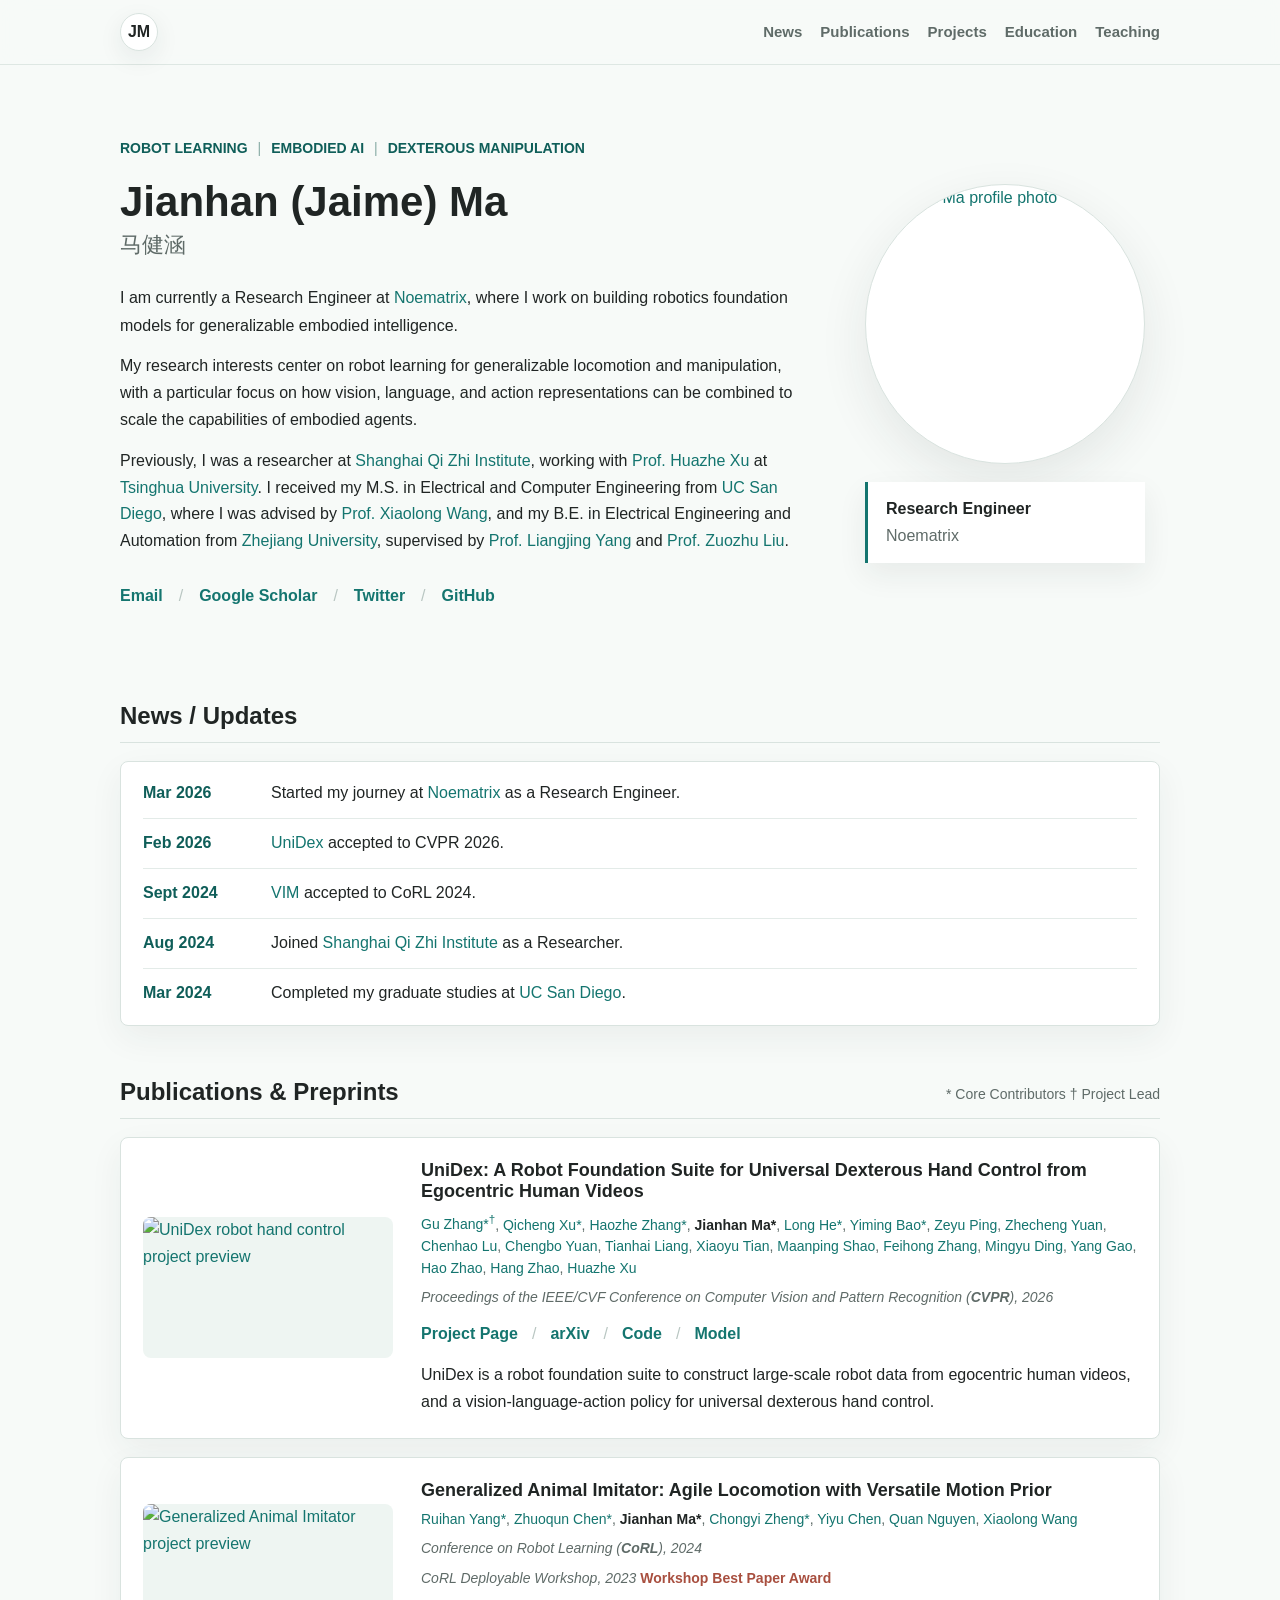
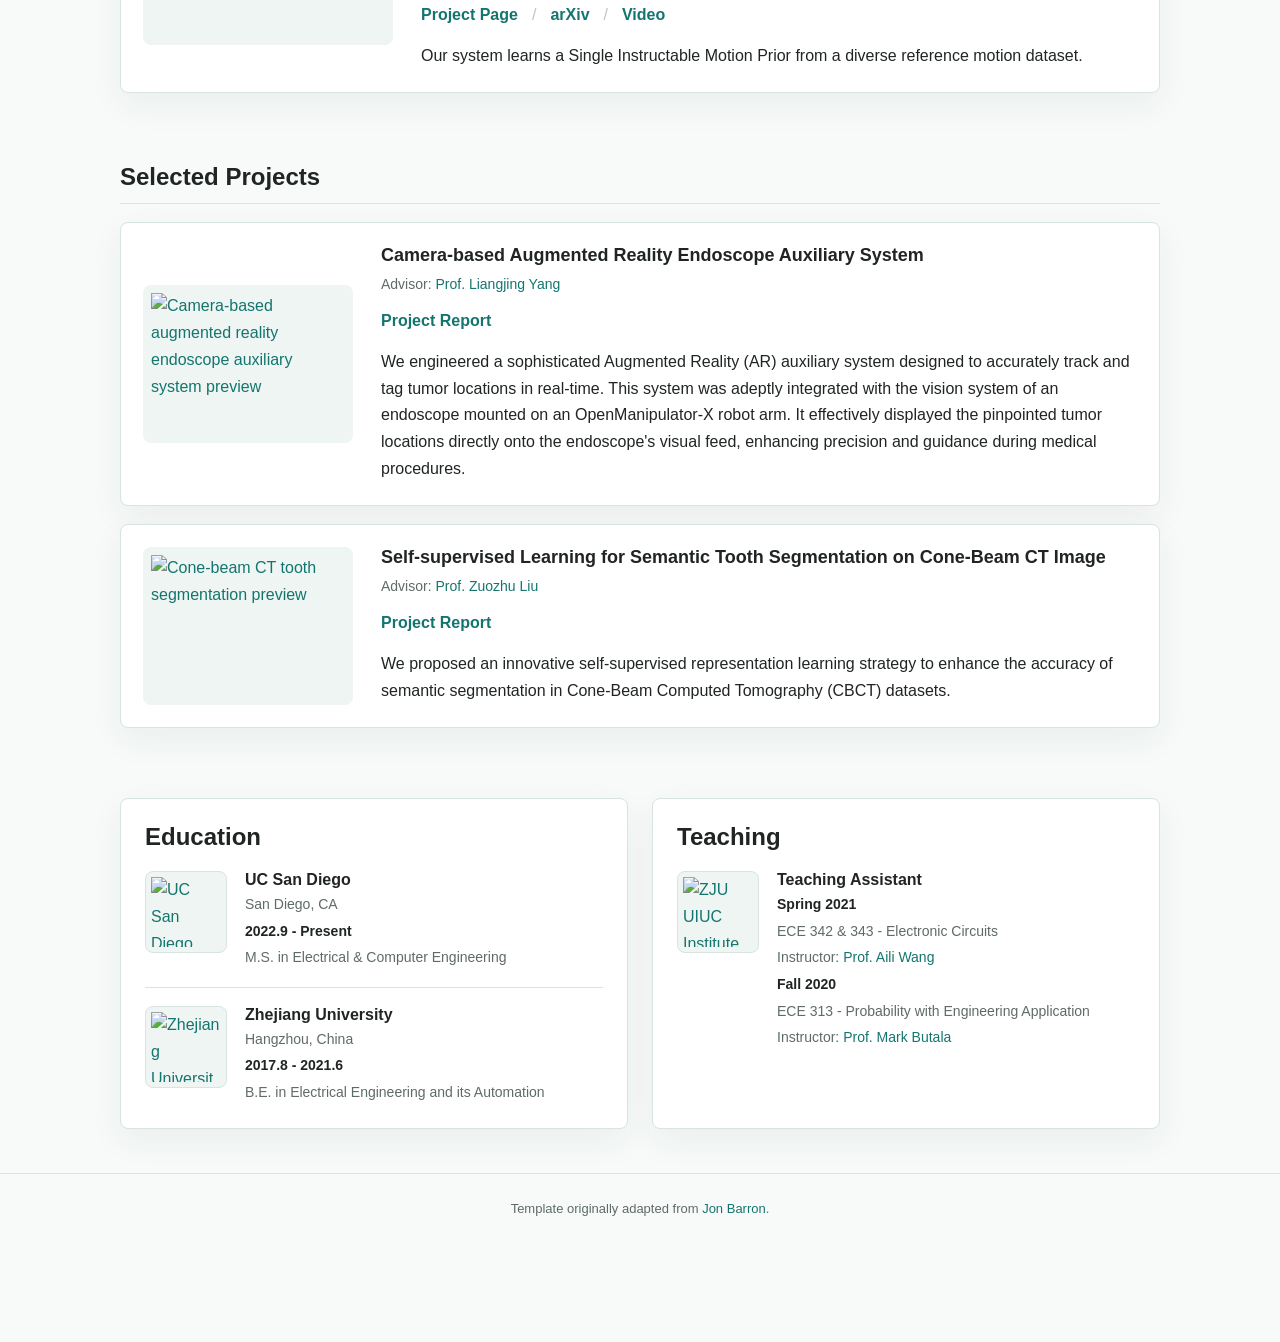
==== index.html @ 3b68756f "Temporarily hide CV link" ====
<!DOCTYPE html>
<html lang="en">
  <head>
    <meta charset="UTF-8">
    <meta name="author" content="Jianhan Ma">
    <meta name="description" content="Jianhan (Jaime) Ma is a research engineer at Noematrix working on robot learning, embodied AI, locomotion, and manipulation.">
    <meta name="keywords" content="Jianhan Ma, Jaime Ma, robot learning, embodied AI, dexterous manipulation, locomotion, Noematrix, UC San Diego">
    <meta name="robots" content="index, follow">
    <meta name="viewport" content="width=device-width, initial-scale=1">
    <meta name="theme-color" content="#f7faf8">

    <meta property="og:type" content="website">
    <meta property="og:locale" content="en_US">
    <meta property="og:site_name" content="Jianhan Ma">
    <meta property="og:title" content="Jianhan Ma | Robot Learning">
    <meta property="og:description" content="Research engineer at Noematrix working on robot learning, embodied AI, locomotion, and manipulation.">
    <meta property="og:url" content="https://kingspenguin.github.io/">
    <meta property="og:image" content="https://kingspenguin.github.io/images/og-image.png">
    <meta property="og:image:width" content="1200">
    <meta property="og:image:height" content="630">
    <meta property="og:image:alt" content="Jianhan Ma academic homepage preview">

    <meta name="twitter:card" content="summary_large_image">
    <meta name="twitter:title" content="Jianhan Ma | Robot Learning">
    <meta name="twitter:description" content="Research engineer at Noematrix working on robot learning, embodied AI, locomotion, and manipulation.">
    <meta name="twitter:image" content="https://kingspenguin.github.io/images/og-image.png">
    <meta name="twitter:image:alt" content="Jianhan Ma academic homepage preview">

    <title>Jianhan Ma | Robot Learning</title>

    <link rel="canonical" href="https://kingspenguin.github.io/">
    <link rel="preconnect" href="https://fonts.gstatic.com" crossorigin>
    <link rel="preload" as="image" href="images/Bio_circle.png" fetchpriority="high">
    <link rel="stylesheet" type="text/css" href="stylesheet.css">
    <link rel="icon" type="image/png" sizes="512x512" href="images/tiger-cub-watercolor-painting-olga-shvartsur-favicon.png">
    <link rel="apple-touch-icon" href="images/tiger-cub-watercolor-painting-olga-shvartsur-favicon.png">
  </head>

  <body>
    <header class="site-header">
      <div class="page-shell nav-row">
        <a class="brand-link" href="#top" aria-label="Jianhan Ma homepage">JM</a>
        <nav class="site-nav" aria-label="Primary navigation">
          <a href="#news">News</a>
          <a href="#publications">Publications</a>
          <a href="#projects">Projects</a>
          <a href="#education">Education</a>
          <a href="#teaching">Teaching</a>
        </nav>
      </div>
    </header>

    <main id="top">
      <section class="hero page-shell" aria-labelledby="profile-name">
        <div class="hero-copy">
          <p class="eyebrow">
            <span>Robot Learning</span>
            <span>Embodied AI</span>
            <span>Dexterous Manipulation</span>
          </p>
          <h1 id="profile-name">
            Jianhan (Jaime) Ma
            <span>马健涵</span>
          </h1>

          <p class="lead">
            I am currently a Research Engineer at <a href="https://www.noematrix.ai/">Noematrix</a>, where I work on building robotics foundation models for generalizable embodied intelligence.
          </p>

          <p>
            My research interests center on robot learning for generalizable locomotion and manipulation, with a particular focus on how vision, language, and action representations can be combined to scale the capabilities of embodied agents.
          </p>

          <p>
            Previously, I was a researcher at <a href="https://sqz.ac.cn/">Shanghai Qi Zhi Institute</a>, working with <a href="http://hxu.rocks/index.html">Prof. Huazhe Xu</a> at <a href="https://www.tsinghua.edu.cn/en/">Tsinghua University</a>. I received my M.S. in Electrical and Computer Engineering from <a href="https://ucsd.edu/">UC San Diego</a>, where I was advised by <a href="https://xiaolonw.github.io/">Prof. Xiaolong Wang</a>, and my B.E. in Electrical Engineering and Automation from <a href="https://www.zju.edu.cn/english/">Zhejiang University</a>, supervised by <a href="https://mechse.illinois.edu/people/profile/yanglj">Prof. Liangjing Yang</a> and <a href="https://person.zju.edu.cn/en/lzz">Prof. Zuozhu Liu</a>.
          </p>

          <nav class="profile-links" aria-label="Profile links">
            <a href="mailto:mjianhan@gmail.com">Email</a>
            <!-- CV link temporarily hidden until the document is updated. -->
            <a href="https://scholar.google.com/citations?user=uJvw2KUAAAAJ&amp;hl=en">Google Scholar</a>
            <a href="https://twitter.com/majianhan1">Twitter</a>
            <a href="https://github.com/Kingspenguin/">GitHub</a>
          </nav>
        </div>

        <aside class="profile-panel" aria-label="Profile photo and current role">
          <a href="images/bio.jpg">
            <img src="images/Bio_circle.png" alt="Jianhan Ma profile photo" width="480" height="494" decoding="async" fetchpriority="high">
          </a>
          <div class="role-note">
            <strong>Research Engineer</strong>
            <span>Noematrix</span>
          </div>
        </aside>
      </section>

      <section class="content-section page-shell" id="news" aria-labelledby="news-title">
        <div class="section-heading">
          <h2 id="news-title">News / Updates</h2>
        </div>

        <ul class="news-list">
          <li class="news-item">
            <time datetime="2026-03">Mar 2026</time>
            <p>Started my journey at <a href="https://www.noematrix.ai/">Noematrix</a> as a Research Engineer.</p>
          </li>
          <li class="news-item">
            <time datetime="2026-02">Feb 2026</time>
            <p><a href="https://unidex-ai.github.io/">UniDex</a> accepted to CVPR 2026.</p>
          </li>
          <li class="news-item">
            <time datetime="2024-09">Sept 2024</time>
            <p><a href="https://rchalyang.github.io/VIM/">VIM</a> accepted to CoRL 2024.</p>
          </li>
          <li class="news-item">
            <time datetime="2024-08">Aug 2024</time>
            <p>Joined <a href="https://sqz.ac.cn/">Shanghai Qi Zhi Institute</a> as a Researcher.</p>
          </li>
          <li class="news-item">
            <time datetime="2024-03">Mar 2024</time>
            <p>Completed my graduate studies at <a href="https://ucsd.edu/">UC San Diego</a>.</p>
          </li>
        </ul>
      </section>

      <section class="content-section page-shell" id="publications" aria-labelledby="publications-title">
        <div class="section-heading">
          <h2 id="publications-title">Publications &amp; Preprints</h2>
          <p>* Core Contributors &dagger; Project Lead</p>
        </div>

        <article class="work-item">
          <a class="work-media" href="https://unidex-ai.github.io/" aria-label="Open UniDex project page">
            <img src="images/unidex-full-web.gif" alt="UniDex robot hand control project preview" width="480" height="270" loading="lazy" decoding="async">
          </a>
          <div class="work-body">
            <h3>UniDex: A Robot Foundation Suite for Universal Dexterous Hand Control from Egocentric Human Videos</h3>
            <p class="authors">
              <a href="https://www.gu-zhang.com//">Gu Zhang*<sup>&dagger;</sup></a>,
              <a href="https://github.com/HACLINE/">Qicheng Xu*</a>,
              <a href="https://haozhe-zhang04.github.io/">Haozhe Zhang*</a>,
              <strong>Jianhan Ma*</strong>,
              <a href="https://openreview.net/profile?id=~Long_He2">Long He*</a>,
              <a href="https://github.com/chillinFree">Yiming Bao*</a>,
              <a href="https://zeyuping.github.io/">Zeyu Ping</a>,
              <a href="https://gemcollector.github.io/">Zhecheng Yuan</a>,
              <a href="https://ctp314.github.io/">Chenhao Lu</a>,
              <a href="https://michaelyuancb.github.io/">Chengbo Yuan</a>,
              <a href="https://tinhal.github.io/">Tianhai Liang</a>,
              <a href="https://scholar.google.com/citations?user=BOYQK4IAAAAJ&amp;hl=zh-CN">Xiaoyu Tian</a>,
              <a href="https://github.com/smap20">Maanping Shao</a>,
              <a href="https://openreview.net/profile?id=~Feihong_Zhang1">Feihong Zhang</a>,
              <a href="https://dingmyu.github.io/">Mingyu Ding</a>,
              <a href="https://yang-gao.weebly.com/">Yang Gao</a>,
              <a href="https://sites.google.com/view/fromandto/">Hao Zhao</a>,
              <a href="https://hangzhaomit.github.io/">Hang Zhao</a>,
              <a href="http://hxu.rocks/">Huazhe Xu</a>
            </p>
            <p class="venue">Proceedings of the IEEE/CVF Conference on Computer Vision and Pattern Recognition (<strong>CVPR</strong>), 2026</p>
            <p class="work-links">
              <a href="https://unidex-ai.github.io/">Project Page</a>
              <a href="https://arxiv.org/abs/2603.22264">arXiv</a>
              <a href="https://github.com/unidex-ai/UniDex">Code</a>
              <a href="https://huggingface.co/UniDex-ai/UniDex">Model</a>
            </p>
            <p>UniDex is a robot foundation suite to construct large-scale robot data from egocentric human videos, and a vision-language-action policy for universal dexterous hand control.</p>
          </div>
        </article>

        <article class="work-item">
          <a class="work-media" href="https://rchalyang.github.io/VIM/" aria-label="Open VIM project page">
            <img src="images/VIM_thumbnail_gif_medium.gif" alt="Generalized Animal Imitator project preview" width="640" height="360" loading="lazy" decoding="async">
          </a>
          <div class="work-body">
            <h3>Generalized Animal Imitator: Agile Locomotion with Versatile Motion Prior</h3>
            <p class="authors">
              <a href="https://rchalyang.github.io/">Ruihan Yang*</a>,
              <a href="https://zhuoqun-chen.github.io/">Zhuoqun Chen*</a>,
              <strong>Jianhan Ma*</strong>,
              <a href="https://scholar.google.com/citations?user=bezWXYcAAAAJ&amp;hl=en">Chongyi Zheng*</a>,
              <a href="https://www.linkedin.com/in/yiyu-chen-88079b161/">Yiyu Chen</a>,
              <a href="https://viterbi.usc.edu/directory/faculty/Nguyen/Quan">Quan Nguyen</a>,
              <a href="https://xiaolonw.github.io/">Xiaolong Wang</a>
            </p>
            <p class="venue">Conference on Robot Learning (<strong>CoRL</strong>), 2024</p>
            <p class="venue">CoRL Deployable Workshop, 2023 <span class="award">Workshop Best Paper Award</span></p>
            <p class="work-links">
              <a href="https://rchalyang.github.io/VIM/">Project Page</a>
              <a href="https://arxiv.org/abs/2310.01408">arXiv</a>
              <a href="https://youtu.be/LNPfT-9LUGs">Video</a>
            </p>
            <p>Our system learns a Single Instructable Motion Prior from a diverse reference motion dataset.</p>
          </div>
        </article>
      </section>

      <section class="content-section page-shell" id="projects" aria-labelledby="projects-title">
        <div class="section-heading">
          <h2 id="projects-title">Selected Projects</h2>
        </div>

        <article class="work-item compact">
          <a class="work-media" href="data/445FinalReport.pdf" aria-label="Open endoscope auxiliary system project report">
            <img src="data/445.png" alt="Camera-based augmented reality endoscope auxiliary system preview" width="961" height="836" loading="lazy" decoding="async">
          </a>
          <div class="work-body">
            <h3>Camera-based Augmented Reality Endoscope Auxiliary System</h3>
            <p class="authors">Advisor: <a href="https://mechse.illinois.edu/people/profile/yanglj">Prof. Liangjing Yang</a></p>
            <p class="work-links"><a href="data/445FinalReport.pdf">Project Report</a></p>
            <p>We engineered a sophisticated Augmented Reality (AR) auxiliary system designed to accurately track and tag tumor locations in real-time. This system was adeptly integrated with the vision system of an endoscope mounted on an OpenManipulator-X robot arm. It effectively displayed the pinpointed tumor locations directly onto the endoscope's visual feed, enhancing precision and guidance during medical procedures.</p>
          </div>
        </article>

        <article class="work-item compact">
          <a class="work-media" href="data/MiCCAI2022_.pdf" aria-label="Open tooth segmentation project report">
            <img src="data/CBCT_2.png" alt="Cone-beam CT tooth segmentation preview" width="1211" height="593" loading="lazy" decoding="async">
          </a>
          <div class="work-body">
            <h3>Self-supervised Learning for Semantic Tooth Segmentation on Cone-Beam CT Image</h3>
            <p class="authors">Advisor: <a href="https://person.zju.edu.cn/en/lzz">Prof. Zuozhu Liu</a></p>
            <p class="work-links"><a href="data/MiCCAI2022_.pdf">Project Report</a></p>
            <p>We proposed an innovative self-supervised representation learning strategy to enhance the accuracy of semantic segmentation in Cone-Beam Computed Tomography (CBCT) datasets.</p>
          </div>
        </article>
      </section>

      <section class="info-grid page-shell">
        <section class="info-section" id="education" aria-labelledby="education-title">
          <h2 id="education-title">Education</h2>

          <div class="timeline-item">
            <a class="logo-link" href="https://ucsd.edu/" aria-label="UC San Diego">
              <img src="images/UCSD.png" alt="UC San Diego logo" width="1200" height="1200" loading="lazy" decoding="async">
            </a>
            <div>
              <h3>UC San Diego</h3>
              <p>San Diego, CA</p>
              <p><strong>2022.9 - Present</strong></p>
              <p>M.S. in Electrical &amp; Computer Engineering</p>
            </div>
          </div>

          <div class="timeline-item">
            <a class="logo-link" href="https://www.zju.edu.cn/english/" aria-label="Zhejiang University">
              <img src="images/ZJU.png" alt="Zhejiang University logo" width="1200" height="1200" loading="lazy" decoding="async">
            </a>
            <div>
              <h3>Zhejiang University</h3>
              <p>Hangzhou, China</p>
              <p><strong>2017.8 - 2021.6</strong></p>
              <p>B.E. in Electrical Engineering and its Automation</p>
            </div>
          </div>
        </section>

        <section class="info-section" id="teaching" aria-labelledby="teaching-title">
          <h2 id="teaching-title">Teaching</h2>

          <div class="timeline-item">
            <a class="logo-link" href="https://zjui.illinois.edu/" aria-label="ZJU UIUC Institute">
              <img src="images/ZJU-UIUC.jpg" alt="ZJU UIUC Institute logo" width="1280" height="1280" loading="lazy" decoding="async">
            </a>
            <div>
              <h3>Teaching Assistant</h3>
              <p><strong>Spring 2021</strong></p>
              <p>ECE 342 &amp; 343 - Electronic Circuits</p>
              <p>Instructor: <a href="https://person.zju.edu.cn/en/ailiwang#0">Prof. Aili Wang</a></p>

              <p><strong>Fall 2020</strong></p>
              <p>ECE 313 - Probability with Engineering Application</p>
              <p>Instructor: <a href="https://person.zju.edu.cn/en/H117034">Prof. Mark Butala</a></p>
            </div>
          </div>
        </section>
      </section>
    </main>

    <footer class="site-footer">
      <div class="page-shell">
        <p>Template originally adapted from <a href="https://github.com/jonbarron/jonbarron_website">Jon Barron</a>.</p>
        <div class="visitor-map" aria-label="Visitor map">
          <script async id="clustrmaps" src="https://clustrmaps.com/map_v2.js?d=9fF9dWcoWggDT1l0ygMlzUXh9EG97xqKRT-uF-OFomU"></script>
        </div>
      </div>
    </footer>
  </body>
</html>
---- stylesheet.css ----
/* latin-ext */
@font-face {
  font-family: 'Lato';
  font-style: italic;
  font-weight: 400;
  font-display: swap;
  src: local('Lato Italic'), local('Lato-Italic'), url(https://fonts.gstatic.com/s/lato/v15/S6u8w4BMUTPHjxsAUi-qNiXg7eU0.woff2) format('woff2');
  unicode-range: U+0100-024F, U+0259, U+1E00-1EFF, U+2020, U+20A0-20AB, U+20AD-20CF, U+2113, U+2C60-2C7F, U+A720-A7FF;
}

/* latin */
@font-face {
  font-family: 'Lato';
  font-style: italic;
  font-weight: 400;
  font-display: swap;
  src: local('Lato Italic'), local('Lato-Italic'), url(https://fonts.gstatic.com/s/lato/v15/S6u8w4BMUTPHjxsAXC-qNiXg7Q.woff2) format('woff2');
  unicode-range: U+0000-00FF, U+0131, U+0152-0153, U+02BB-02BC, U+02C6, U+02DA, U+02DC, U+2000-206F, U+2074, U+20AC, U+2122, U+2191, U+2193, U+2212, U+2215, U+FEFF, U+FFFD;
}

/* latin-ext */
@font-face {
  font-family: 'Lato';
  font-style: italic;
  font-weight: 700;
  font-display: swap;
  src: local('Lato Bold Italic'), local('Lato-BoldItalic'), url(https://fonts.gstatic.com/s/lato/v15/S6u_w4BMUTPHjxsI5wq_FQftx9897sxZ.woff2) format('woff2');
  unicode-range: U+0100-024F, U+0259, U+1E00-1EFF, U+2020, U+20A0-20AB, U+20AD-20CF, U+2113, U+2C60-2C7F, U+A720-A7FF;
}

/* latin */
@font-face {
  font-family: 'Lato';
  font-style: italic;
  font-weight: 700;
  font-display: swap;
  src: local('Lato Bold Italic'), local('Lato-BoldItalic'), url(https://fonts.gstatic.com/s/lato/v15/S6u_w4BMUTPHjxsI5wq_Gwftx9897g.woff2) format('woff2');
  unicode-range: U+0000-00FF, U+0131, U+0152-0153, U+02BB-02BC, U+02C6, U+02DA, U+02DC, U+2000-206F, U+2074, U+20AC, U+2122, U+2191, U+2193, U+2212, U+2215, U+FEFF, U+FFFD;
}

/* latin-ext */
@font-face {
  font-family: 'Lato';
  font-style: normal;
  font-weight: 400;
  font-display: swap;
  src: local('Lato Regular'), local('Lato-Regular'), url(https://fonts.gstatic.com/s/lato/v15/S6uyw4BMUTPHjxAwXiWtFCfQ7A.woff2) format('woff2');
  unicode-range: U+0100-024F, U+0259, U+1E00-1EFF, U+2020, U+20A0-20AB, U+20AD-20CF, U+2113, U+2C60-2C7F, U+A720-A7FF;
}

/* latin */
@font-face {
  font-family: 'Lato';
  font-style: normal;
  font-weight: 400;
  font-display: swap;
  src: local('Lato Regular'), local('Lato-Regular'), url(https://fonts.gstatic.com/s/lato/v15/S6uyw4BMUTPHjx4wXiWtFCc.woff2) format('woff2');
  unicode-range: U+0000-00FF, U+0131, U+0152-0153, U+02BB-02BC, U+02C6, U+02DA, U+02DC, U+2000-206F, U+2074, U+20AC, U+2122, U+2191, U+2193, U+2212, U+2215, U+FEFF, U+FFFD;
}

/* latin-ext */
@font-face {
  font-family: 'Lato';
  font-style: normal;
  font-weight: 700;
  font-display: swap;
  src: local('Lato Bold'), local('Lato-Bold'), url(https://fonts.gstatic.com/s/lato/v15/S6u9w4BMUTPHh6UVSwaPGQ3q5d0N7w.woff2) format('woff2');
  unicode-range: U+0100-024F, U+0259, U+1E00-1EFF, U+2020, U+20A0-20AB, U+20AD-20CF, U+2113, U+2C60-2C7F, U+A720-A7FF;
}

/* latin */
@font-face {
  font-family: 'Lato';
  font-style: normal;
  font-weight: 700;
  font-display: swap;
  src: local('Lato Bold'), local('Lato-Bold'), url(https://fonts.gstatic.com/s/lato/v15/S6u9w4BMUTPHh6UVSwiPGQ3q5d0.woff2) format('woff2');
  unicode-range: U+0000-00FF, U+0131, U+0152-0153, U+02BB-02BC, U+02C6, U+02DA, U+02DC, U+2000-206F, U+2074, U+20AC, U+2122, U+2191, U+2193, U+2212, U+2215, U+FEFF, U+FFFD;
}

:root {
  --bg: #f7faf8;
  --surface: #ffffff;
  --surface-soft: #eef5f2;
  --ink: #202524;
  --muted: #5f6b68;
  --line: #d9e3df;
  --accent: #14756f;
  --accent-strong: #0f5e59;
  --warm: #a84f3f;
  --shadow: 0 18px 50px rgba(29, 49, 45, 0.09);
  --text-xs: 13px;
  --text-sm: 14px;
  --text-base: 16px;
  --text-lg: 18px;
  --text-xl: 24px;
  --text-hero: 42px;
  --text-hero-mobile: 32px;
}

* {
  box-sizing: border-box;
}

html {
  scroll-behavior: smooth;
}

body {
  margin: 0;
  background: var(--bg);
  color: var(--ink);
  font-family: 'Lato', Verdana, Helvetica, sans-serif;
  font-size: var(--text-base);
  line-height: 1.68;
}

a {
  color: var(--accent);
  text-decoration: none;
  text-underline-offset: 3px;
  overflow-wrap: break-word;
}

a:focus,
a:hover {
  color: var(--warm);
  text-decoration: underline;
}

img,
video {
  display: block;
  max-width: 100%;
  height: auto;
}

p {
  margin: 0;
  overflow-wrap: break-word;
}

p + p {
  margin-top: 14px;
}

.page-shell {
  width: 100%;
  max-width: 1080px;
  margin: 0 auto;
  padding-right: 20px;
  padding-left: 20px;
}

.site-header {
  position: sticky;
  top: 0;
  z-index: 10;
  border-bottom: 1px solid rgba(217, 227, 223, 0.8);
  background: rgba(247, 250, 248, 0.9);
  backdrop-filter: blur(14px);
}

.nav-row {
  display: flex;
  align-items: center;
  justify-content: space-between;
  min-height: 64px;
  gap: 24px;
}

.brand-link {
  display: inline-flex;
  align-items: center;
  justify-content: center;
  width: 38px;
  height: 38px;
  border: 1px solid var(--line);
  border-radius: 50%;
  background: var(--surface);
  color: var(--ink);
  font-weight: 700;
  box-shadow: 0 8px 24px rgba(29, 49, 45, 0.08);
}

.brand-link:hover,
.brand-link:focus {
  color: var(--accent);
  text-decoration: none;
}

.site-nav {
  display: flex;
  align-items: center;
  flex-wrap: wrap;
  justify-content: flex-end;
  gap: 18px;
}

.site-nav a {
  color: var(--muted);
  font-size: 15px;
  font-weight: 700;
}

.site-nav a:hover,
.site-nav a:focus {
  color: var(--accent-strong);
}

.hero {
  display: grid;
  grid-template-columns: minmax(0, 1fr) minmax(220px, 310px);
  gap: 56px;
  align-items: center;
  padding-top: 72px;
  padding-bottom: 58px;
}

.hero-copy {
  max-width: 690px;
  min-width: 0;
}

.eyebrow {
  display: flex;
  flex-wrap: wrap;
  gap: 4px 10px;
  margin-bottom: 16px;
  color: var(--accent-strong);
  font-size: var(--text-sm);
  font-weight: 700;
  text-transform: uppercase;
}

.eyebrow span:not(:last-child)::after {
  content: "|";
  margin-left: 10px;
  color: #87aaa4;
  font-weight: 400;
}

h1,
h2,
h3 {
  margin: 0;
  line-height: 1.18;
  overflow-wrap: break-word;
}

h1 {
  font-size: var(--text-hero);
  font-weight: 700;
}

h1 span {
  display: block;
  margin-top: 6px;
  color: var(--muted);
  font-size: 22px;
  font-weight: 400;
}

h2 {
  font-size: var(--text-xl);
  font-weight: 700;
}

h3 {
  font-size: var(--text-lg);
  font-weight: 700;
}

.lead {
  margin-top: 26px;
  font-size: var(--text-base);
  line-height: 1.72;
}

.profile-links {
  display: flex;
  flex-wrap: wrap;
  gap: 8px 16px;
  margin-top: 28px;
}

.profile-links a,
.work-links a {
  font-weight: 700;
}

.profile-links a:not(:last-child)::after {
  content: "/";
  margin-left: 16px;
  color: #b9c6c2;
  font-weight: 400;
}

.profile-panel {
  display: grid;
  gap: 18px;
  justify-items: center;
}

.profile-panel a {
  display: block;
  width: min(100%, 280px);
  aspect-ratio: 1 / 1;
  border-radius: 50%;
}

.profile-panel img {
  width: 100%;
  height: 100%;
  border: 1px solid var(--line);
  border-radius: 50%;
  background: var(--surface);
  box-shadow: var(--shadow);
  object-fit: cover;
}

.role-note {
  width: min(100%, 280px);
  padding: 14px 18px;
  border-left: 3px solid var(--accent);
  background: var(--surface);
  box-shadow: 0 12px 30px rgba(29, 49, 45, 0.07);
}

.role-note strong,
.role-note span {
  display: block;
}

.role-note span {
  color: var(--muted);
}

.content-section {
  padding-top: 34px;
  padding-bottom: 18px;
}

.section-heading {
  display: flex;
  align-items: end;
  justify-content: space-between;
  gap: 24px;
  margin-bottom: 18px;
  padding-bottom: 12px;
  border-bottom: 1px solid var(--line);
}

.section-heading p {
  color: var(--muted);
  font-size: var(--text-sm);
}

.news-list {
  display: grid;
  gap: 0;
  min-width: 0;
  margin: 0;
  padding: 18px 22px;
  border: 1px solid var(--line);
  border-radius: 8px;
  background: var(--surface);
  box-shadow: 0 12px 34px rgba(29, 49, 45, 0.06);
  list-style: none;
}

.news-item {
  display: grid;
  grid-template-columns: 110px minmax(0, 1fr);
  gap: 18px;
  min-width: 0;
  padding: 11px 0;
  border-bottom: 1px solid rgba(217, 227, 223, 0.72);
}

.news-item:first-child {
  padding-top: 0;
}

.news-item:last-child {
  padding-bottom: 0;
  border-bottom: 0;
}

.news-item time {
  color: var(--accent-strong);
  font-weight: 700;
  white-space: nowrap;
}

.news-item p {
  min-width: 0;
  color: var(--ink);
}

.work-item {
  display: grid;
  grid-template-columns: 250px minmax(0, 1fr);
  gap: 28px;
  align-items: center;
  margin: 18px 0;
  padding: 22px;
  border: 1px solid var(--line);
  border-radius: 8px;
  background: var(--surface);
  box-shadow: 0 12px 34px rgba(29, 49, 45, 0.06);
}

.work-item.compact {
  grid-template-columns: 210px minmax(0, 1fr);
}

.work-media {
  display: block;
  overflow: hidden;
  min-width: 0;
  width: 100%;
  aspect-ratio: 16 / 9;
  border-radius: 8px;
  background: var(--surface-soft);
}

.work-media:hover,
.work-media:focus {
  text-decoration: none;
}

.work-media img,
.work-media video {
  width: 100%;
  height: 100%;
  object-fit: cover;
}

.work-item.compact .work-media {
  aspect-ratio: 4 / 3;
}

.work-item.compact .work-media img {
  object-fit: contain;
  padding: 8px;
}

.work-body {
  min-width: 0;
}

.work-body h3 {
  margin-bottom: 8px;
}

.authors,
.venue {
  color: var(--muted);
  font-size: var(--text-sm);
  line-height: 1.55;
}

.authors strong {
  color: var(--ink);
}

.venue {
  margin-top: 8px;
  font-style: italic;
}

.award {
  color: var(--warm);
  font-style: normal;
  font-weight: 700;
}

.work-links {
  display: flex;
  flex-wrap: wrap;
  gap: 6px 14px;
  margin: 12px 0 10px;
}

.work-links a:not(:last-child)::after {
  content: "/";
  margin-left: 14px;
  color: #b9c6c2;
  font-weight: 400;
}

.info-grid {
  display: grid;
  grid-template-columns: repeat(2, minmax(0, 1fr));
  gap: 24px;
  padding-top: 34px;
  padding-bottom: 44px;
}

.info-section {
  padding: 24px;
  border: 1px solid var(--line);
  border-radius: 8px;
  background: var(--surface);
  box-shadow: 0 12px 34px rgba(29, 49, 45, 0.06);
}

.info-section h2 {
  margin-bottom: 20px;
}

.timeline-item {
  display: grid;
  grid-template-columns: 82px minmax(0, 1fr);
  gap: 18px;
  align-items: start;
  padding: 18px 0;
  border-top: 1px solid var(--line);
}

.timeline-item:first-of-type {
  border-top: 0;
  padding-top: 0;
}

.timeline-item:last-of-type {
  padding-bottom: 0;
}

.timeline-item h3 {
  margin-bottom: 4px;
  font-size: var(--text-base);
}

.timeline-item p {
  color: var(--muted);
  font-size: var(--text-sm);
  line-height: 1.55;
}

.timeline-item p + p {
  margin-top: 5px;
}

.timeline-item strong {
  color: var(--ink);
}

.logo-link {
  display: flex;
  align-items: center;
  justify-content: center;
  width: 82px;
  height: 82px;
  border: 1px solid var(--line);
  border-radius: 8px;
  background: var(--surface-soft);
}

.logo-link:hover,
.logo-link:focus {
  text-decoration: none;
}

.logo-link img {
  width: 70px;
  height: 70px;
  object-fit: contain;
}

.site-footer {
  padding: 24px 0 32px;
  border-top: 1px solid var(--line);
  color: var(--muted);
  text-align: center;
}

.site-footer p {
  font-size: var(--text-xs);
}

.visitor-map {
  display: flex;
  justify-content: center;
  max-width: 320px;
  min-height: 80px;
  margin: 10px auto 0;
  overflow: hidden;
  opacity: 0.85;
}

@media (max-width: 820px) {
  html,
  body {
    overflow-x: hidden;
  }

  .page-shell {
    width: 100vw;
    max-width: 100vw;
    padding-right: 14px;
    padding-left: 14px;
    overflow-x: hidden;
  }

  .nav-row {
    align-items: flex-start;
    flex-direction: column;
    justify-content: center;
    padding-top: 14px;
    padding-bottom: 14px;
  }

  .site-nav {
    justify-content: flex-start;
    gap: 12px 16px;
    max-width: 100%;
  }

  .site-nav a {
    font-size: var(--text-sm);
  }

  .hero {
    grid-template-columns: 1fr;
    gap: 34px;
    width: 100%;
    padding-top: 46px;
    padding-bottom: 34px;
  }

  .hero-copy {
    width: 100%;
    max-width: none;
    min-width: 0;
  }

  .profile-panel {
    order: -1;
    justify-items: center;
  }

  .profile-panel a,
  .role-note {
    width: 220px;
  }

  h1 {
    font-size: 36px;
  }

  h1 span {
    font-size: 22px;
  }

  .section-heading {
    align-items: start;
    flex-direction: column;
    gap: 6px;
  }

  .news-item {
    grid-template-columns: 1fr;
    gap: 2px;
  }

  .work-item,
  .work-item.compact {
    grid-template-columns: 1fr;
    padding: 18px;
  }

  .info-grid {
    grid-template-columns: 1fr;
  }
}

@media (max-width: 520px) {
  body {
    font-size: 15px;
  }

  .site-nav {
    gap: 8px 12px;
  }

  .site-nav a {
    font-size: 13px;
  }

  .profile-links a:not(:last-child)::after,
  .work-links a:not(:last-child)::after {
    margin-left: 10px;
  }

  .profile-links,
  .work-links {
    gap: 6px 10px;
  }

  .eyebrow {
    display: grid;
    gap: 2px;
  }

  .eyebrow span:not(:last-child)::after {
    content: "";
    margin-left: 0;
  }

  h1 {
    font-size: var(--text-hero-mobile);
  }

  h2 {
    font-size: 22px;
  }

  .lead {
    font-size: 15px;
  }

  .timeline-item {
    grid-template-columns: 64px minmax(0, 1fr);
    gap: 14px;
  }

  .logo-link {
    width: 64px;
    height: 64px;
  }

  .logo-link img {
    width: 54px;
    height: 54px;
  }
}
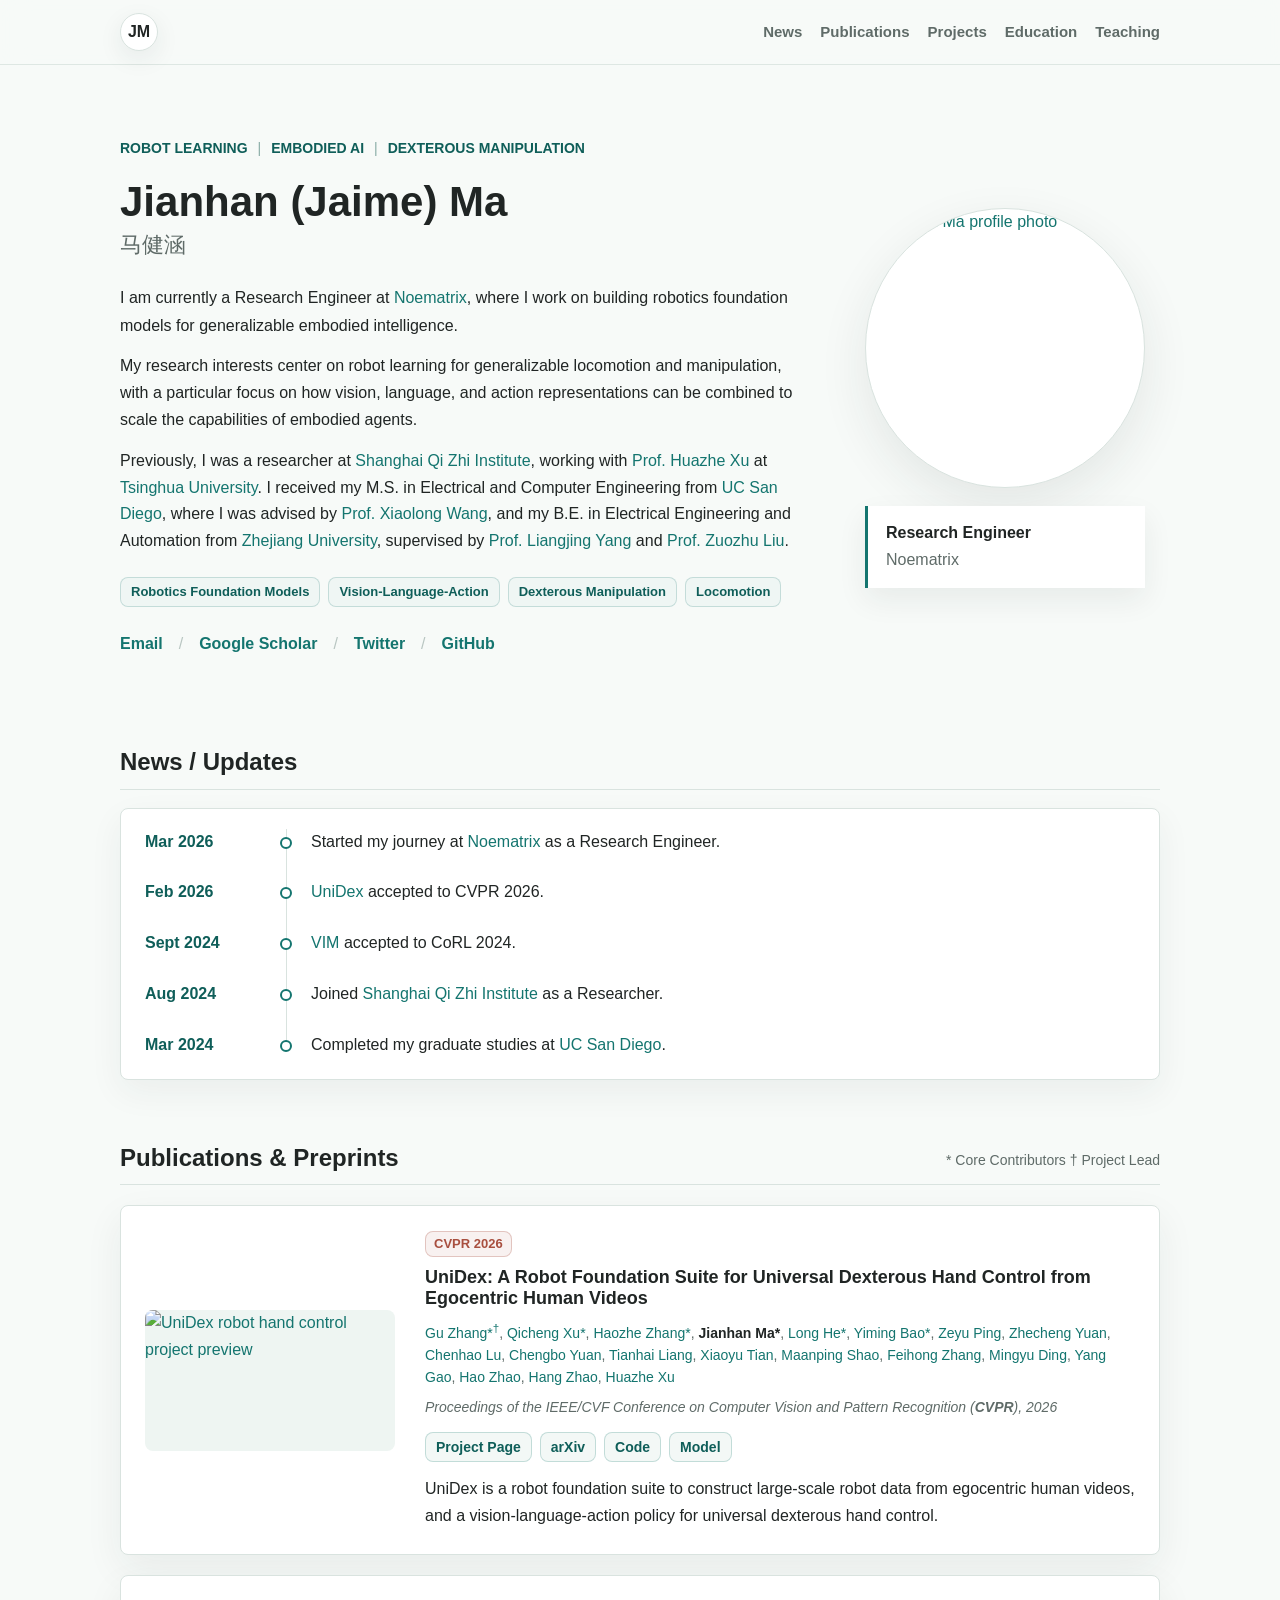
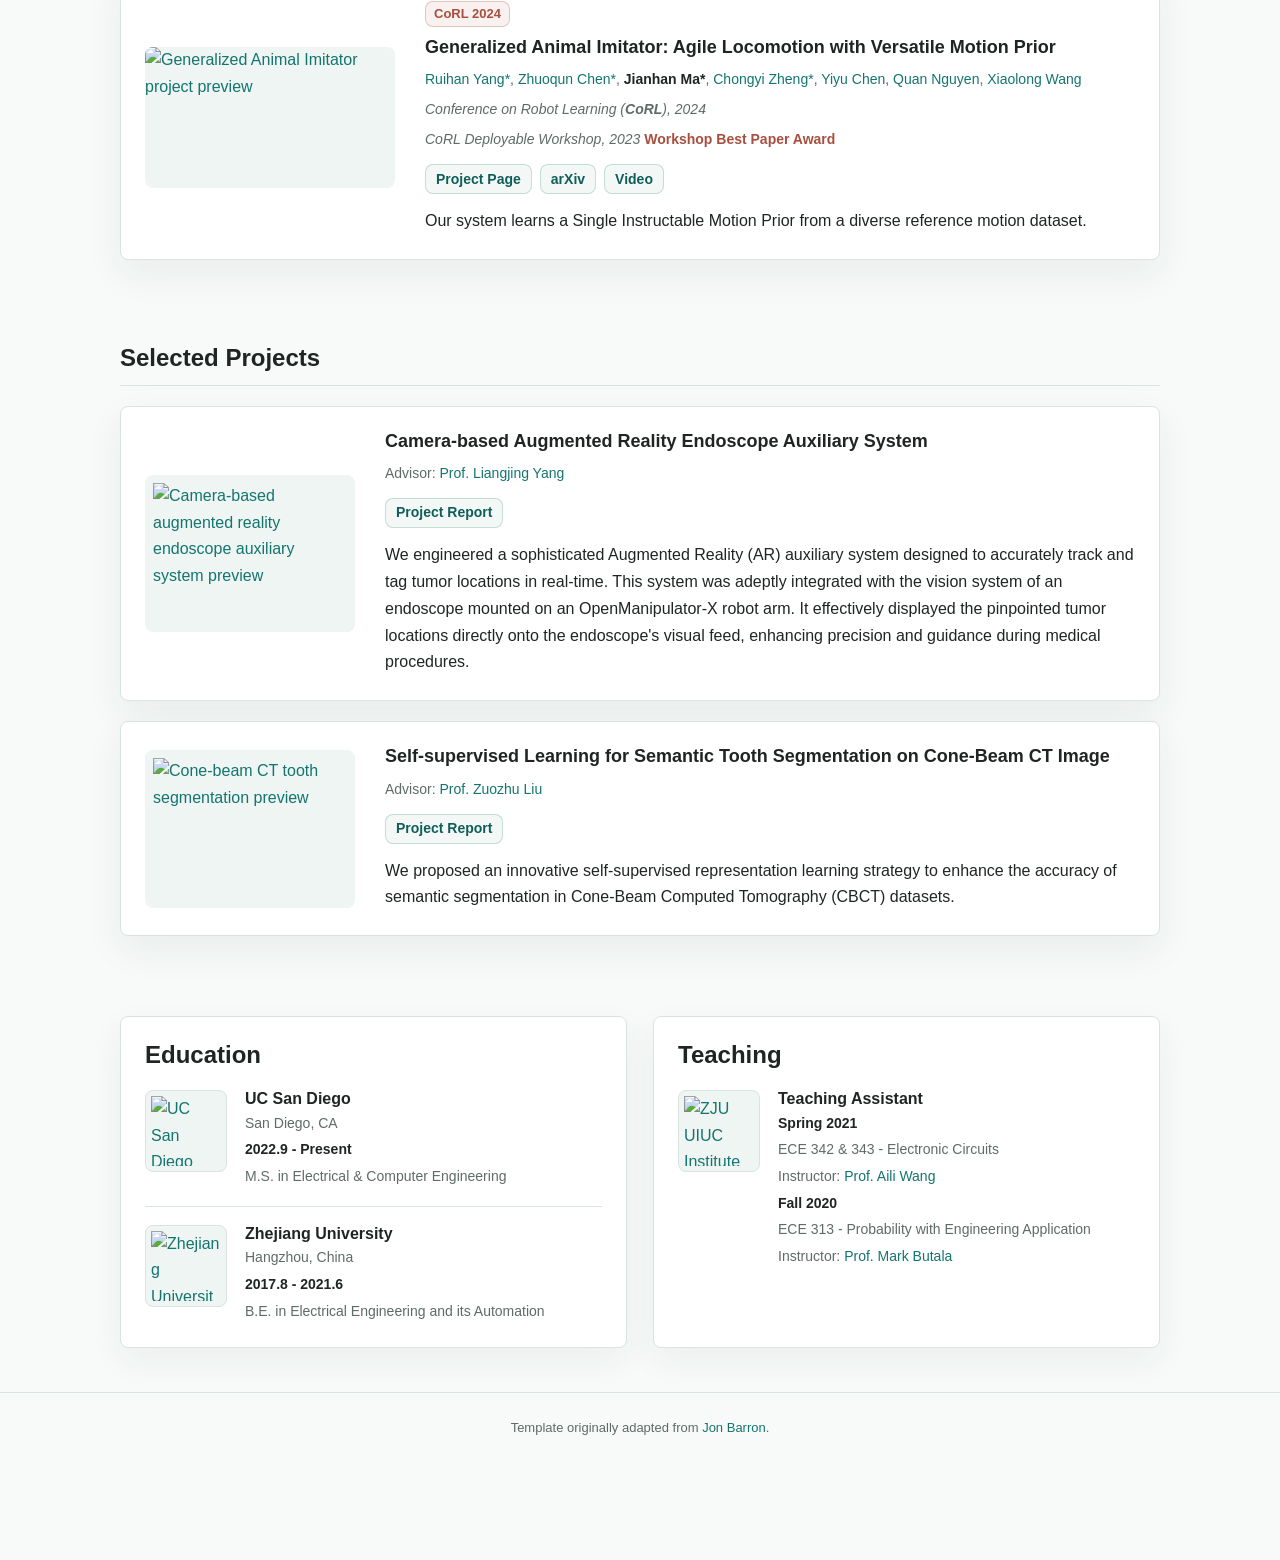
==== commit cbb45935: "Polish homepage layout and publications" ====
--- a/index.html
+++ b/index.html
@@ -75,6 +75,13 @@
             Previously, I was a researcher at <a href="https://sqz.ac.cn/">Shanghai Qi Zhi Institute</a>, working with <a href="http://hxu.rocks/index.html">Prof. Huazhe Xu</a> at <a href="https://www.tsinghua.edu.cn/en/">Tsinghua University</a>. I received my M.S. in Electrical and Computer Engineering from <a href="https://ucsd.edu/">UC San Diego</a>, where I was advised by <a href="https://xiaolonw.github.io/">Prof. Xiaolong Wang</a>, and my B.E. in Electrical Engineering and Automation from <a href="https://www.zju.edu.cn/english/">Zhejiang University</a>, supervised by <a href="https://mechse.illinois.edu/people/profile/yanglj">Prof. Liangjing Yang</a> and <a href="https://person.zju.edu.cn/en/lzz">Prof. Zuozhu Liu</a>.
           </p>
 
+          <ul class="focus-list" aria-label="Research focus areas">
+            <li>Robotics Foundation Models</li>
+            <li>Vision-Language-Action</li>
+            <li>Dexterous Manipulation</li>
+            <li>Locomotion</li>
+          </ul>
+
           <nav class="profile-links" aria-label="Profile links">
             <a href="mailto:mjianhan@gmail.com">Email</a>
             <!-- CV link temporarily hidden until the document is updated. -->
@@ -135,6 +142,7 @@
             <img src="images/unidex-full-web.gif" alt="UniDex robot hand control project preview" width="480" height="270" loading="lazy" decoding="async">
           </a>
           <div class="work-body">
+            <span class="paper-badge">CVPR 2026</span>
             <h3>UniDex: A Robot Foundation Suite for Universal Dexterous Hand Control from Egocentric Human Videos</h3>
             <p class="authors">
               <a href="https://www.gu-zhang.com//">Gu Zhang*<sup>&dagger;</sup></a>,
@@ -173,6 +181,7 @@
             <img src="images/VIM_thumbnail_gif_medium.gif" alt="Generalized Animal Imitator project preview" width="640" height="360" loading="lazy" decoding="async">
           </a>
           <div class="work-body">
+            <span class="paper-badge">CoRL 2024</span>
             <h3>Generalized Animal Imitator: Agile Locomotion with Versatile Motion Prior</h3>
             <p class="authors">
               <a href="https://rchalyang.github.io/">Ruihan Yang*</a>,
--- a/stylesheet.css
+++ b/stylesheet.css
@@ -107,6 +107,7 @@
 }
 
 body {
+  min-width: 0;
   margin: 0;
   background: var(--bg);
   color: var(--ink);
@@ -165,6 +166,7 @@
   display: flex;
   align-items: center;
   justify-content: space-between;
+  min-width: 0;
   min-height: 64px;
   gap: 24px;
 }
@@ -194,6 +196,7 @@
   align-items: center;
   flex-wrap: wrap;
   justify-content: flex-end;
+  min-width: 0;
   gap: 18px;
 }
 
@@ -214,7 +217,7 @@
   gap: 56px;
   align-items: center;
   padding-top: 72px;
-  padding-bottom: 58px;
+  padding-bottom: 48px;
 }
 
 .hero-copy {
@@ -277,11 +280,33 @@
   line-height: 1.72;
 }
 
+.focus-list {
+  display: flex;
+  flex-wrap: wrap;
+  gap: 8px;
+  min-width: 0;
+  margin: 22px 0 0;
+  padding: 0;
+  list-style: none;
+}
+
+.focus-list li {
+  padding: 6px 10px;
+  border: 1px solid rgba(20, 117, 111, 0.2);
+  border-radius: 8px;
+  background: rgba(238, 245, 242, 0.78);
+  color: var(--accent-strong);
+  font-size: var(--text-xs);
+  font-weight: 700;
+  line-height: 1.25;
+}
+
 .profile-links {
   display: flex;
   flex-wrap: wrap;
   gap: 8px 16px;
-  margin-top: 28px;
+  min-width: 0;
+  margin-top: 24px;
 }
 
 .profile-links a,
@@ -337,8 +362,9 @@
 }
 
 .content-section {
-  padding-top: 34px;
-  padding-bottom: 18px;
+  padding-top: 42px;
+  padding-bottom: 22px;
+  scroll-margin-top: 84px;
 }
 
 .section-heading {
@@ -361,7 +387,7 @@
   gap: 0;
   min-width: 0;
   margin: 0;
-  padding: 18px 22px;
+  padding: 20px 24px;
   border: 1px solid var(--line);
   border-radius: 8px;
   background: var(--surface);
@@ -371,11 +397,12 @@
 
 .news-item {
   display: grid;
-  grid-template-columns: 110px minmax(0, 1fr);
-  gap: 18px;
-  min-width: 0;
-  padding: 11px 0;
-  border-bottom: 1px solid rgba(217, 227, 223, 0.72);
+  position: relative;
+  grid-template-columns: 116px 22px minmax(0, 1fr);
+  gap: 14px;
+  align-items: start;
+  min-width: 0;
+  padding: 12px 0;
 }
 
 .news-item:first-child {
@@ -384,16 +411,44 @@
 
 .news-item:last-child {
   padding-bottom: 0;
-  border-bottom: 0;
 }
 
 .news-item time {
+  grid-column: 1;
   color: var(--accent-strong);
   font-weight: 700;
   white-space: nowrap;
 }
 
+.news-item::before {
+  content: "";
+  grid-column: 2;
+  grid-row: 1;
+  justify-self: center;
+  width: 1px;
+  height: calc(100% + 24px);
+  background: var(--line);
+}
+
+.news-item:last-child::before {
+  height: 12px;
+}
+
+.news-item::after {
+  content: "";
+  grid-column: 2;
+  grid-row: 1;
+  justify-self: center;
+  width: 8px;
+  height: 8px;
+  margin-top: 8px;
+  border: 2px solid var(--accent);
+  border-radius: 50%;
+  background: var(--surface);
+}
+
 .news-item p {
+  grid-column: 3;
   min-width: 0;
   color: var(--ink);
 }
@@ -401,14 +456,14 @@
 .work-item {
   display: grid;
   grid-template-columns: 250px minmax(0, 1fr);
-  gap: 28px;
+  gap: 30px;
   align-items: center;
-  margin: 18px 0;
-  padding: 22px;
+  margin: 20px 0;
+  padding: 24px;
   border: 1px solid var(--line);
   border-radius: 8px;
   background: var(--surface);
-  box-shadow: 0 12px 34px rgba(29, 49, 45, 0.06);
+  box-shadow: 0 14px 38px rgba(29, 49, 45, 0.065);
 }
 
 .work-item.compact {
@@ -451,14 +506,28 @@
 }
 
 .work-body h3 {
-  margin-bottom: 8px;
+  margin-bottom: 10px;
+}
+
+.paper-badge {
+  display: inline-flex;
+  align-items: center;
+  margin-bottom: 10px;
+  padding: 4px 8px;
+  border: 1px solid rgba(168, 79, 63, 0.28);
+  border-radius: 8px;
+  background: rgba(168, 79, 63, 0.08);
+  color: var(--warm);
+  font-size: var(--text-xs);
+  font-weight: 700;
+  line-height: 1.2;
 }
 
 .authors,
 .venue {
   color: var(--muted);
   font-size: var(--text-sm);
-  line-height: 1.55;
+  line-height: 1.58;
 }
 
 .authors strong {
@@ -479,22 +548,36 @@
 .work-links {
   display: flex;
   flex-wrap: wrap;
-  gap: 6px 14px;
-  margin: 12px 0 10px;
-}
-
-.work-links a:not(:last-child)::after {
-  content: "/";
-  margin-left: 14px;
-  color: #b9c6c2;
-  font-weight: 400;
+  gap: 8px;
+  min-width: 0;
+  margin: 14px 0 12px;
+}
+
+.work-links a {
+  display: inline-flex;
+  align-items: center;
+  min-height: 30px;
+  padding: 4px 10px;
+  border: 1px solid rgba(20, 117, 111, 0.22);
+  border-radius: 8px;
+  background: rgba(238, 245, 242, 0.68);
+  color: var(--accent-strong);
+  font-size: var(--text-sm);
+  line-height: 1.2;
+}
+
+.work-links a:hover,
+.work-links a:focus {
+  border-color: rgba(168, 79, 63, 0.36);
+  color: var(--warm);
+  text-decoration: none;
 }
 
 .info-grid {
   display: grid;
   grid-template-columns: repeat(2, minmax(0, 1fr));
-  gap: 24px;
-  padding-top: 34px;
+  gap: 26px;
+  padding-top: 38px;
   padding-bottom: 44px;
 }
 
@@ -597,11 +680,10 @@
   }
 
   .page-shell {
-    width: 100vw;
-    max-width: 100vw;
+    width: 100%;
+    max-width: 100%;
     padding-right: 14px;
     padding-left: 14px;
-    overflow-x: hidden;
   }
 
   .nav-row {
@@ -637,7 +719,7 @@
   }
 
   .profile-panel {
-    order: -1;
+    order: 0;
     justify-items: center;
   }
 
@@ -661,8 +743,29 @@
   }
 
   .news-item {
-    grid-template-columns: 1fr;
-    gap: 2px;
+    grid-template-columns: 18px minmax(0, 1fr);
+    gap: 3px 12px;
+    padding: 13px 0;
+  }
+
+  .news-item time,
+  .news-item p {
+    grid-column: 2;
+  }
+
+  .news-item::before {
+    grid-column: 1;
+    grid-row: 1 / span 2;
+    height: calc(100% + 26px);
+  }
+
+  .news-item:last-child::before {
+    height: 18px;
+  }
+
+  .news-item::after {
+    grid-column: 1;
+    margin-top: 9px;
   }
 
   .work-item,
@@ -699,6 +802,14 @@
     gap: 6px 10px;
   }
 
+  .focus-list {
+    gap: 7px;
+  }
+
+  .focus-list li {
+    padding: 5px 9px;
+  }
+
   .eyebrow {
     display: grid;
     gap: 2px;
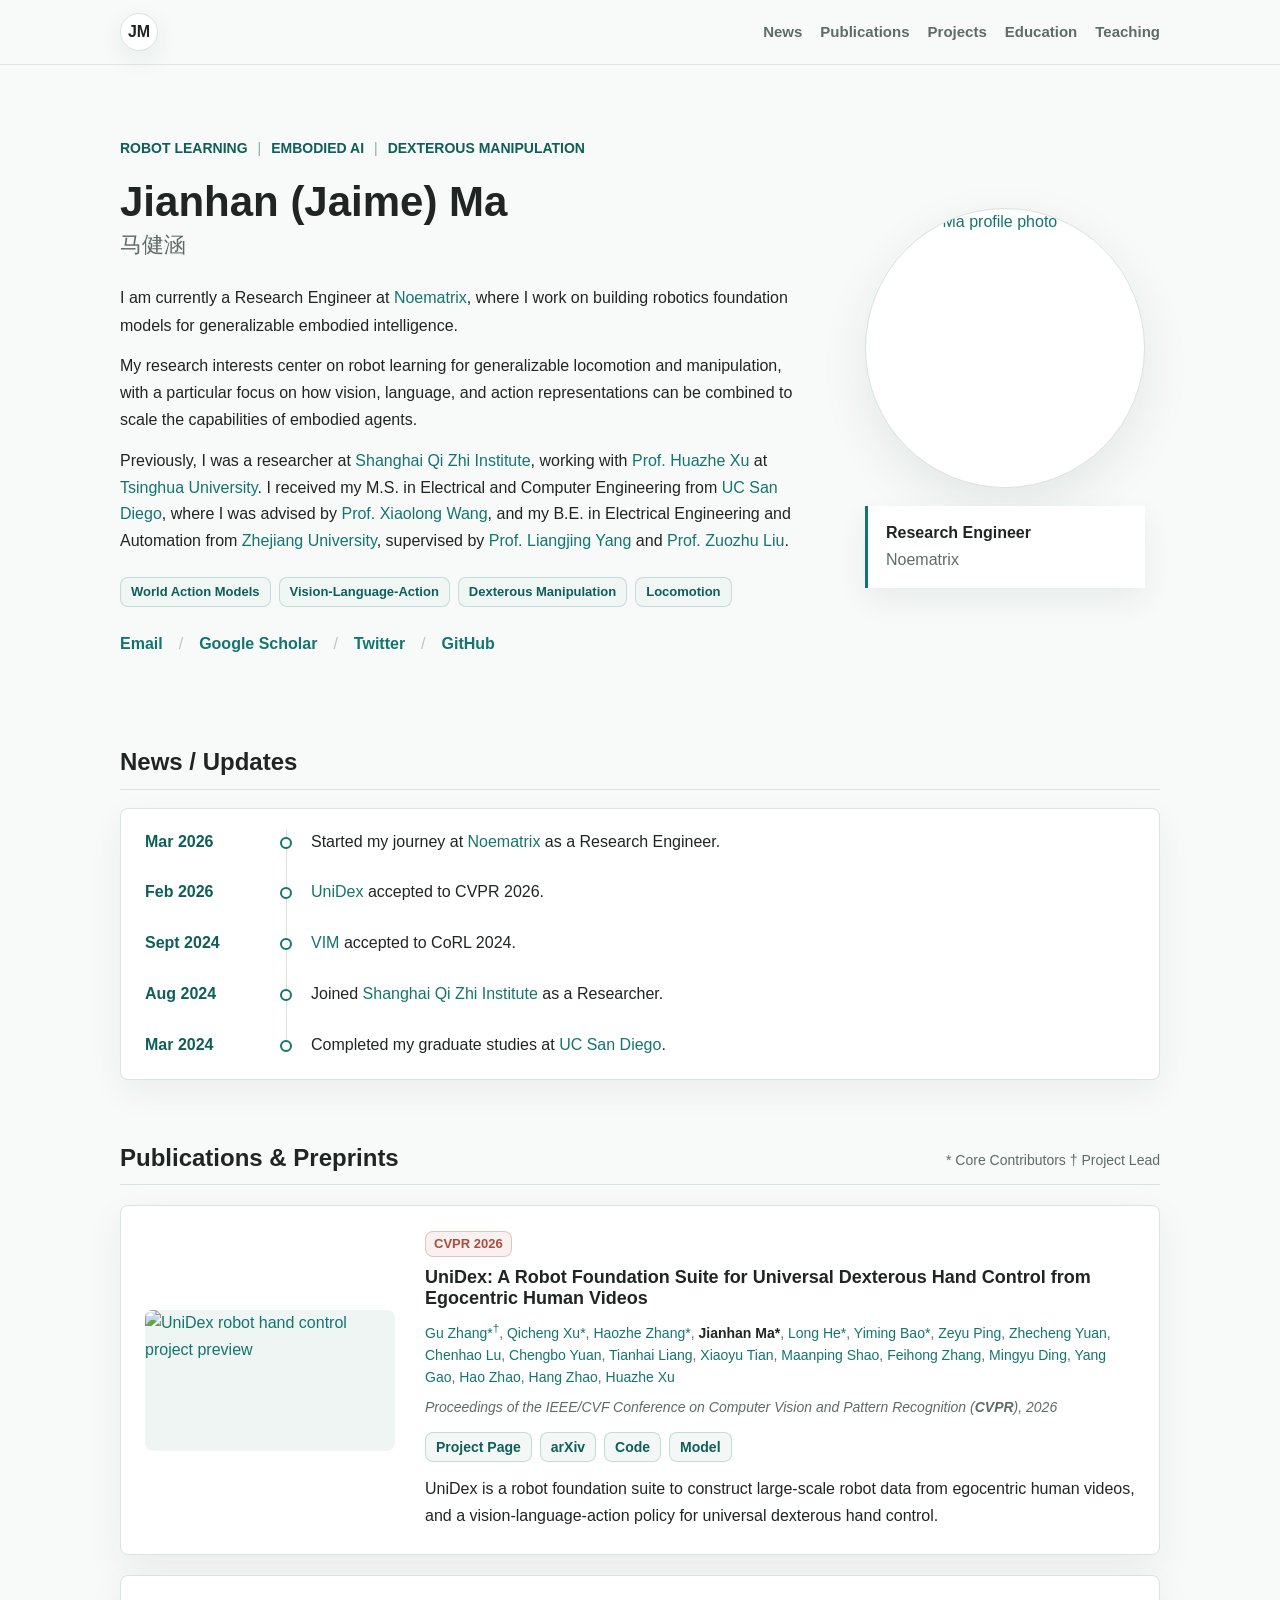
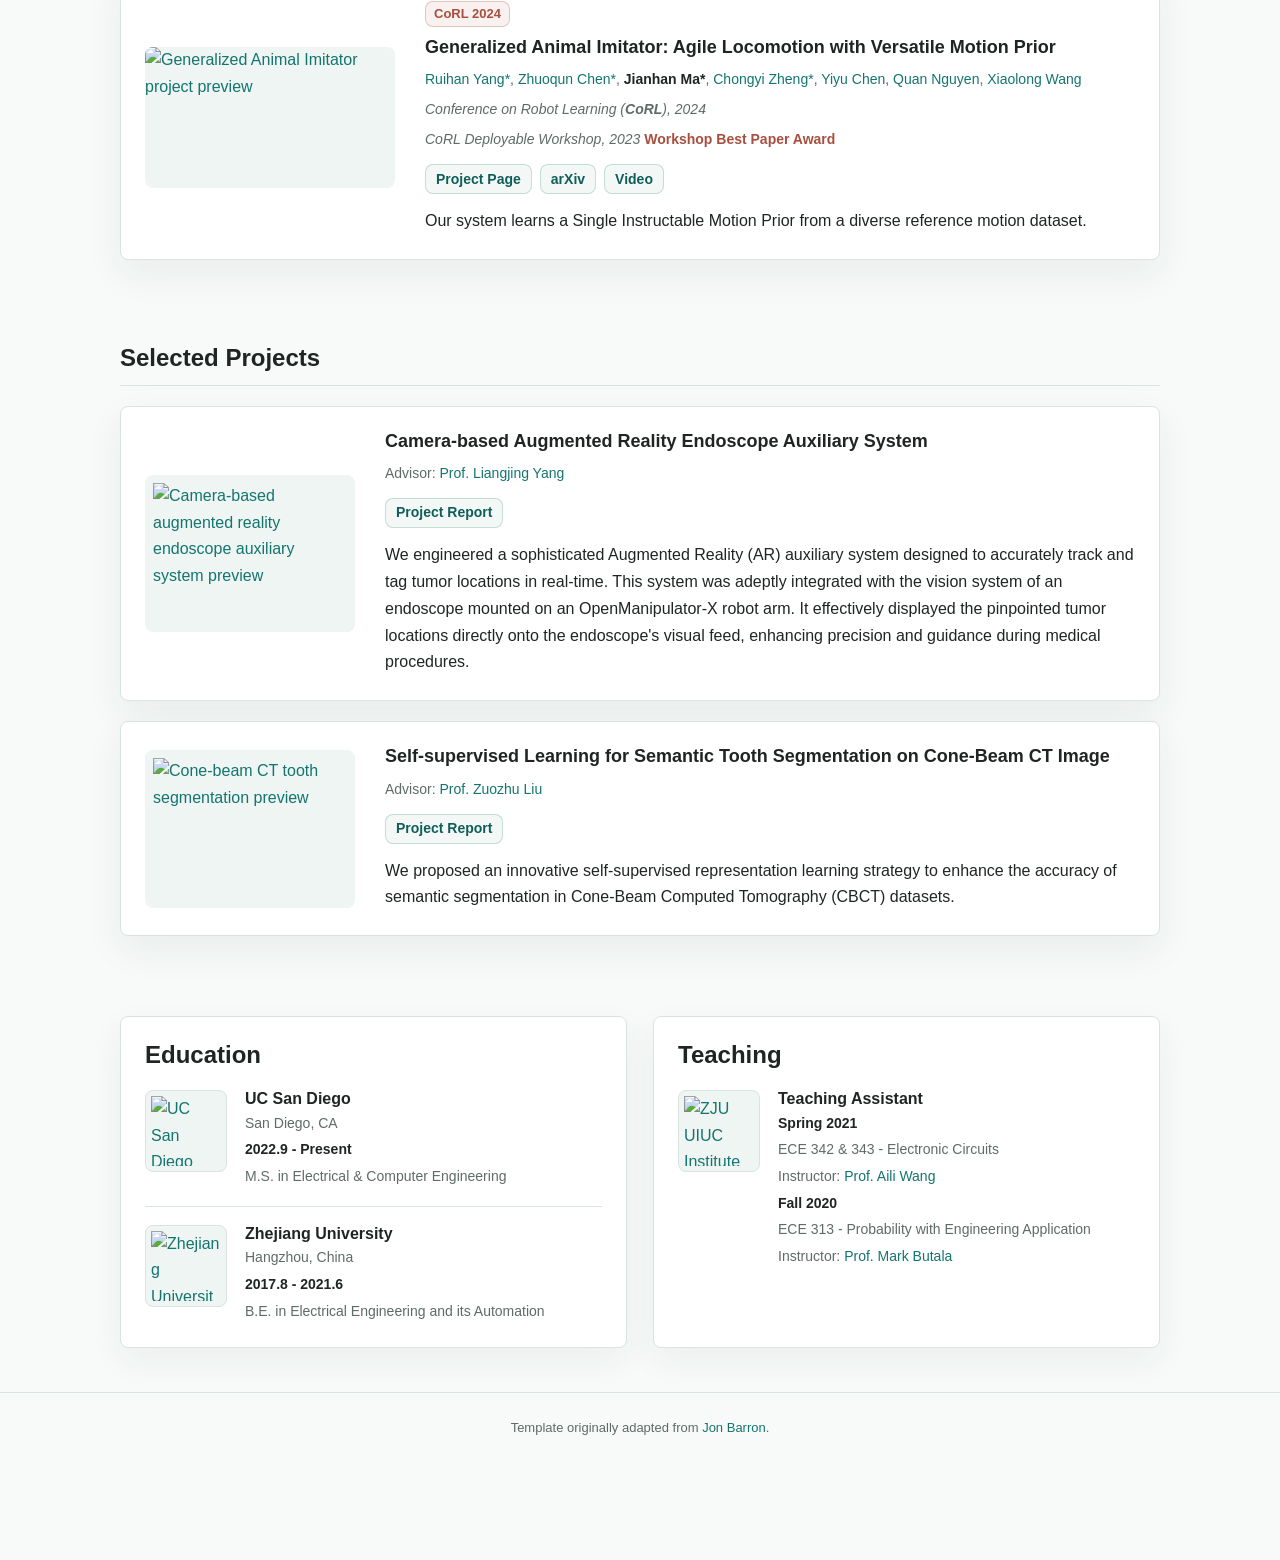
==== commit aca397a2: "Update research focus tags" ====
--- a/index.html
+++ b/index.html
@@ -76,7 +76,7 @@
           </p>
 
           <ul class="focus-list" aria-label="Research focus areas">
-            <li>Robotics Foundation Models</li>
+            <li>World Action Models</li>
             <li>Vision-Language-Action</li>
             <li>Dexterous Manipulation</li>
             <li>Locomotion</li>
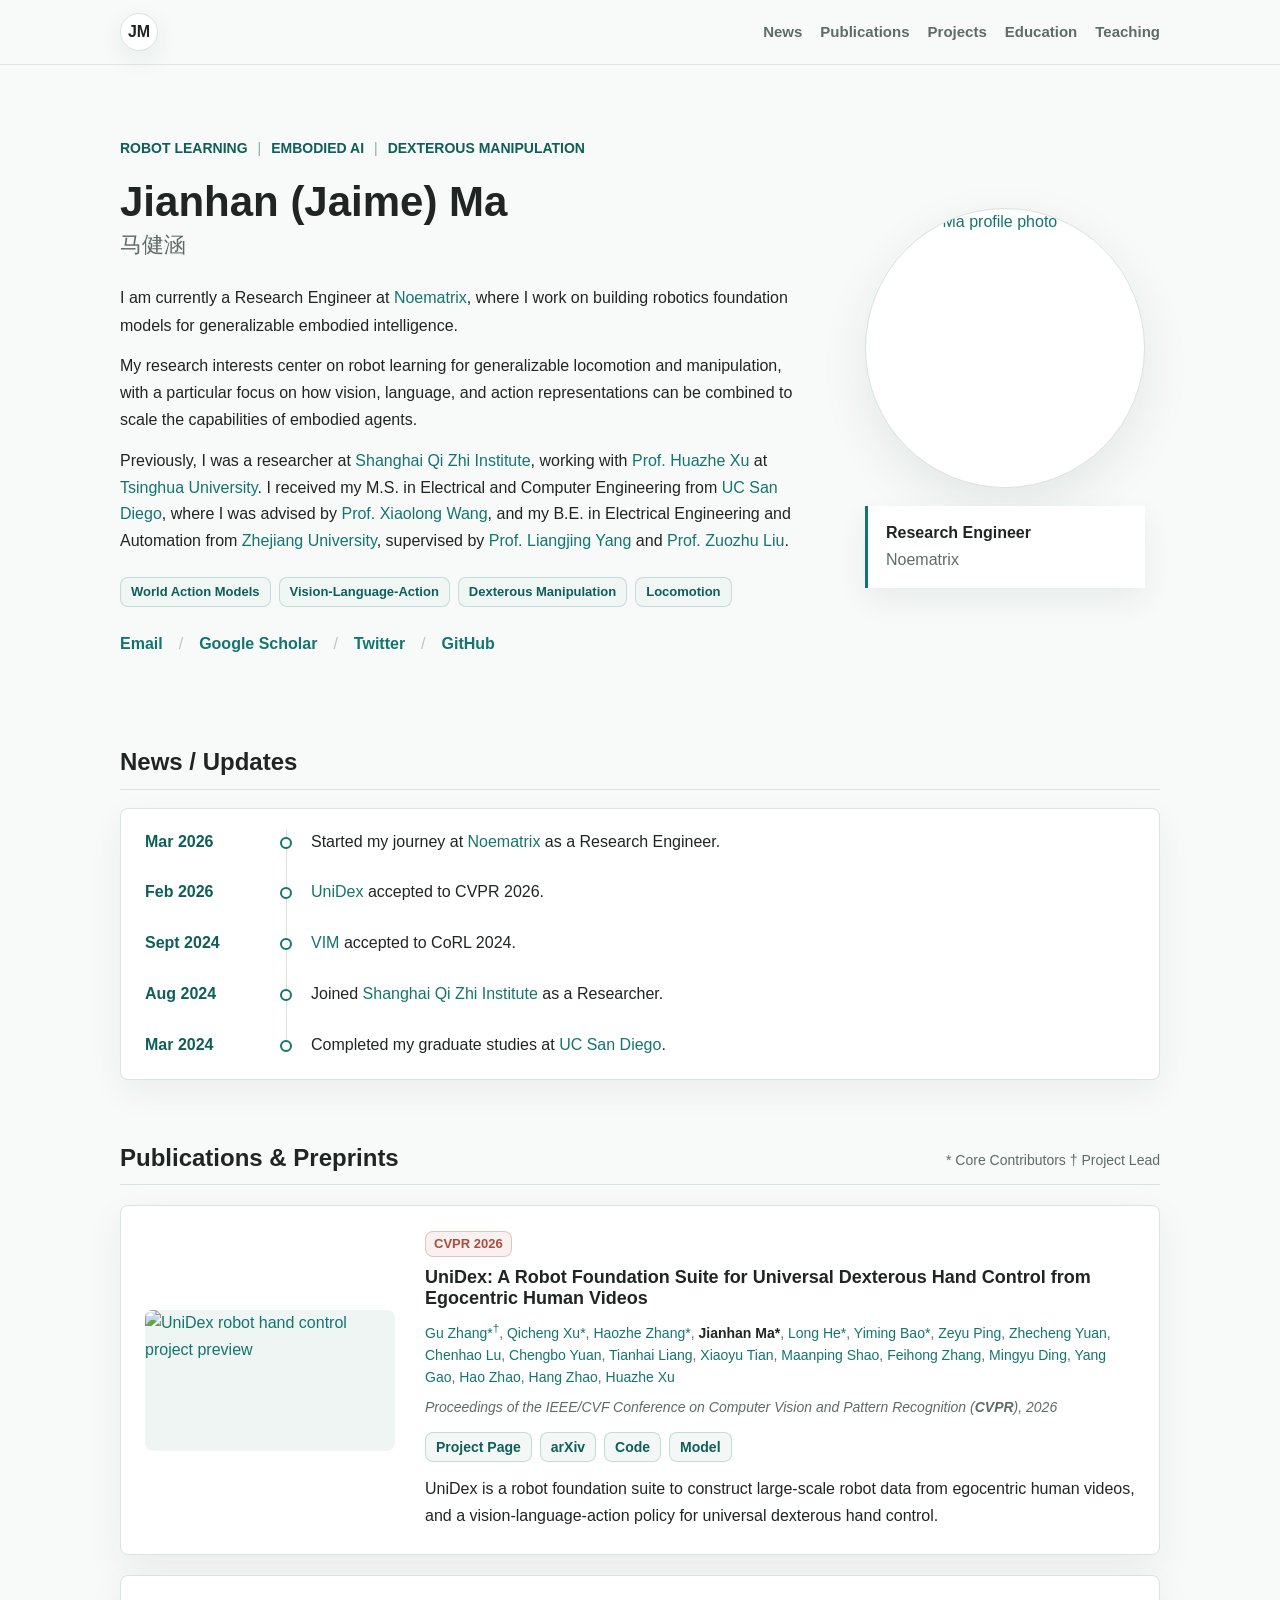
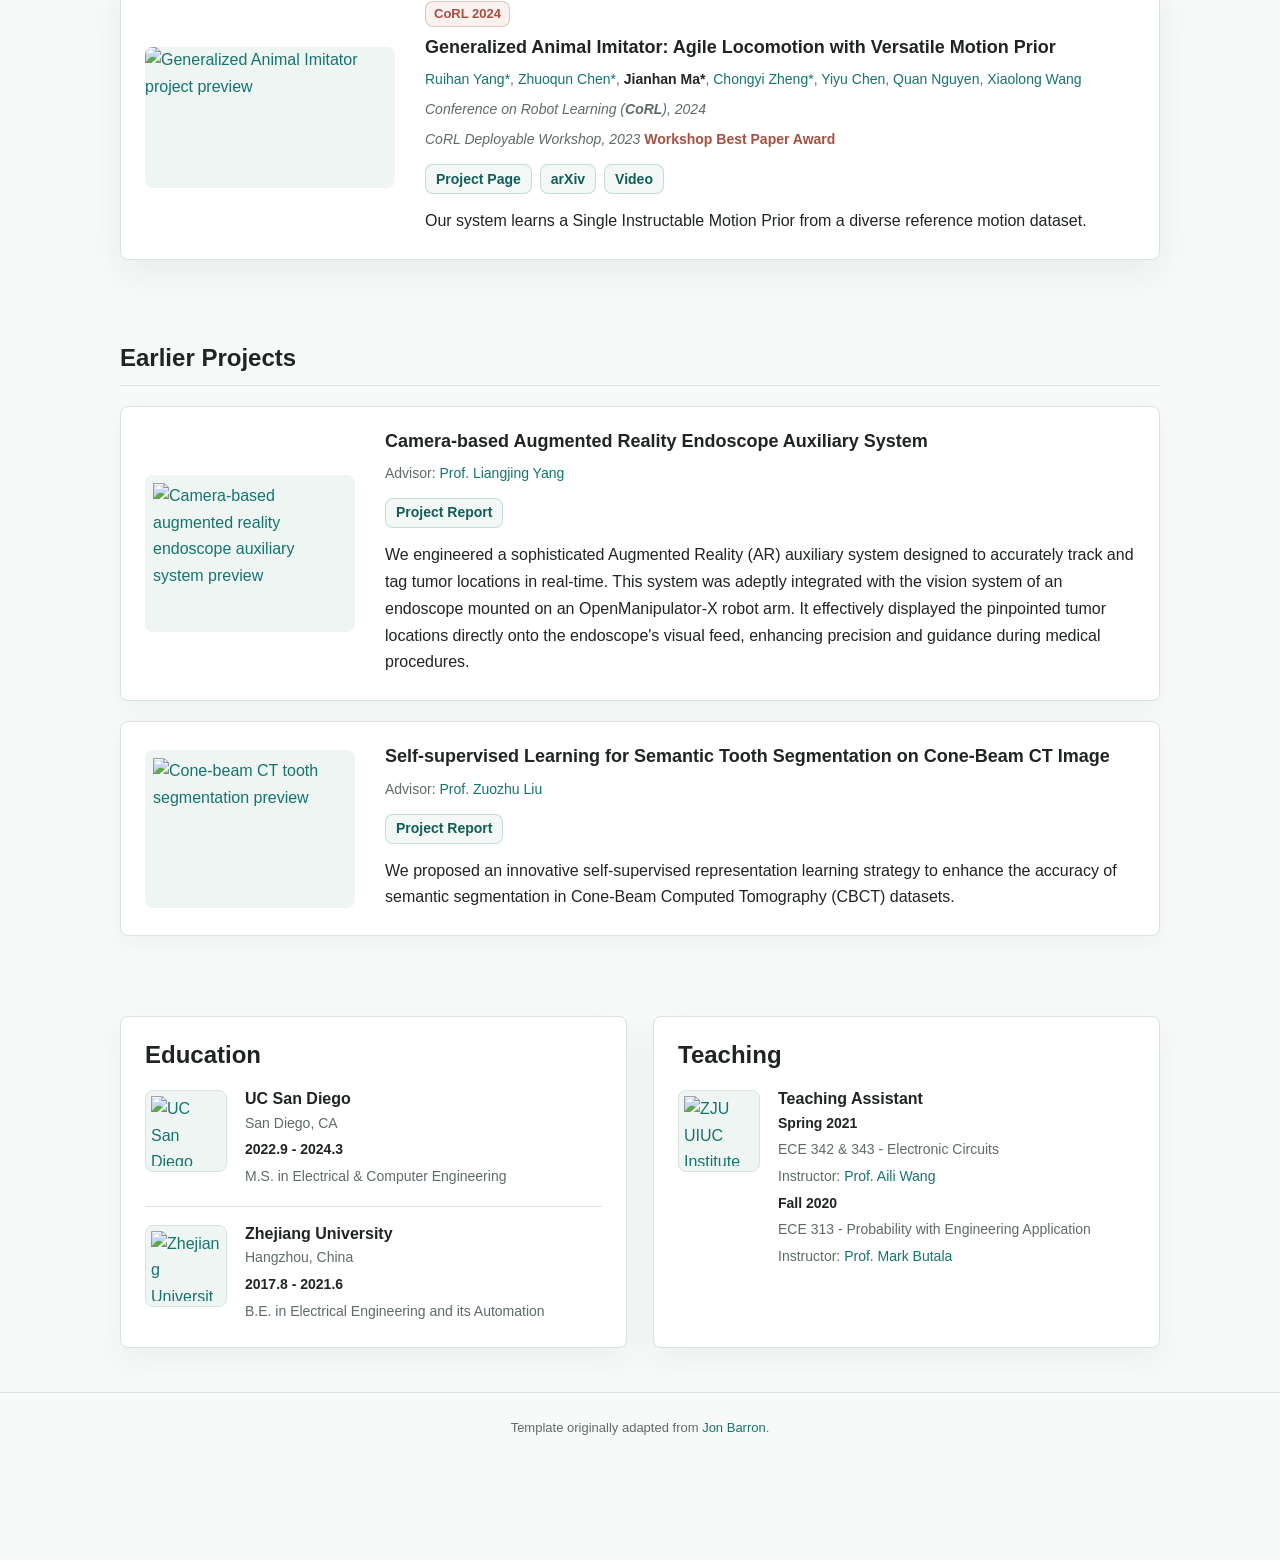
==== commit e555994a: "Refine earlier projects section" ====
--- a/index.html
+++ b/index.html
@@ -206,7 +206,7 @@
 
       <section class="content-section page-shell" id="projects" aria-labelledby="projects-title">
         <div class="section-heading">
-          <h2 id="projects-title">Selected Projects</h2>
+          <h2 id="projects-title">Earlier Projects</h2>
         </div>
 
         <article class="work-item compact">
@@ -245,7 +245,7 @@
             <div>
               <h3>UC San Diego</h3>
               <p>San Diego, CA</p>
-              <p><strong>2022.9 - Present</strong></p>
+              <p><strong>2022.9 - 2024.3</strong></p>
               <p>M.S. in Electrical &amp; Computer Engineering</p>
             </div>
           </div>
--- a/stylesheet.css
+++ b/stylesheet.css
@@ -468,6 +468,7 @@
 
 .work-item.compact {
   grid-template-columns: 210px minmax(0, 1fr);
+  box-shadow: 0 8px 24px rgba(29, 49, 45, 0.045);
 }
 
 .work-media {
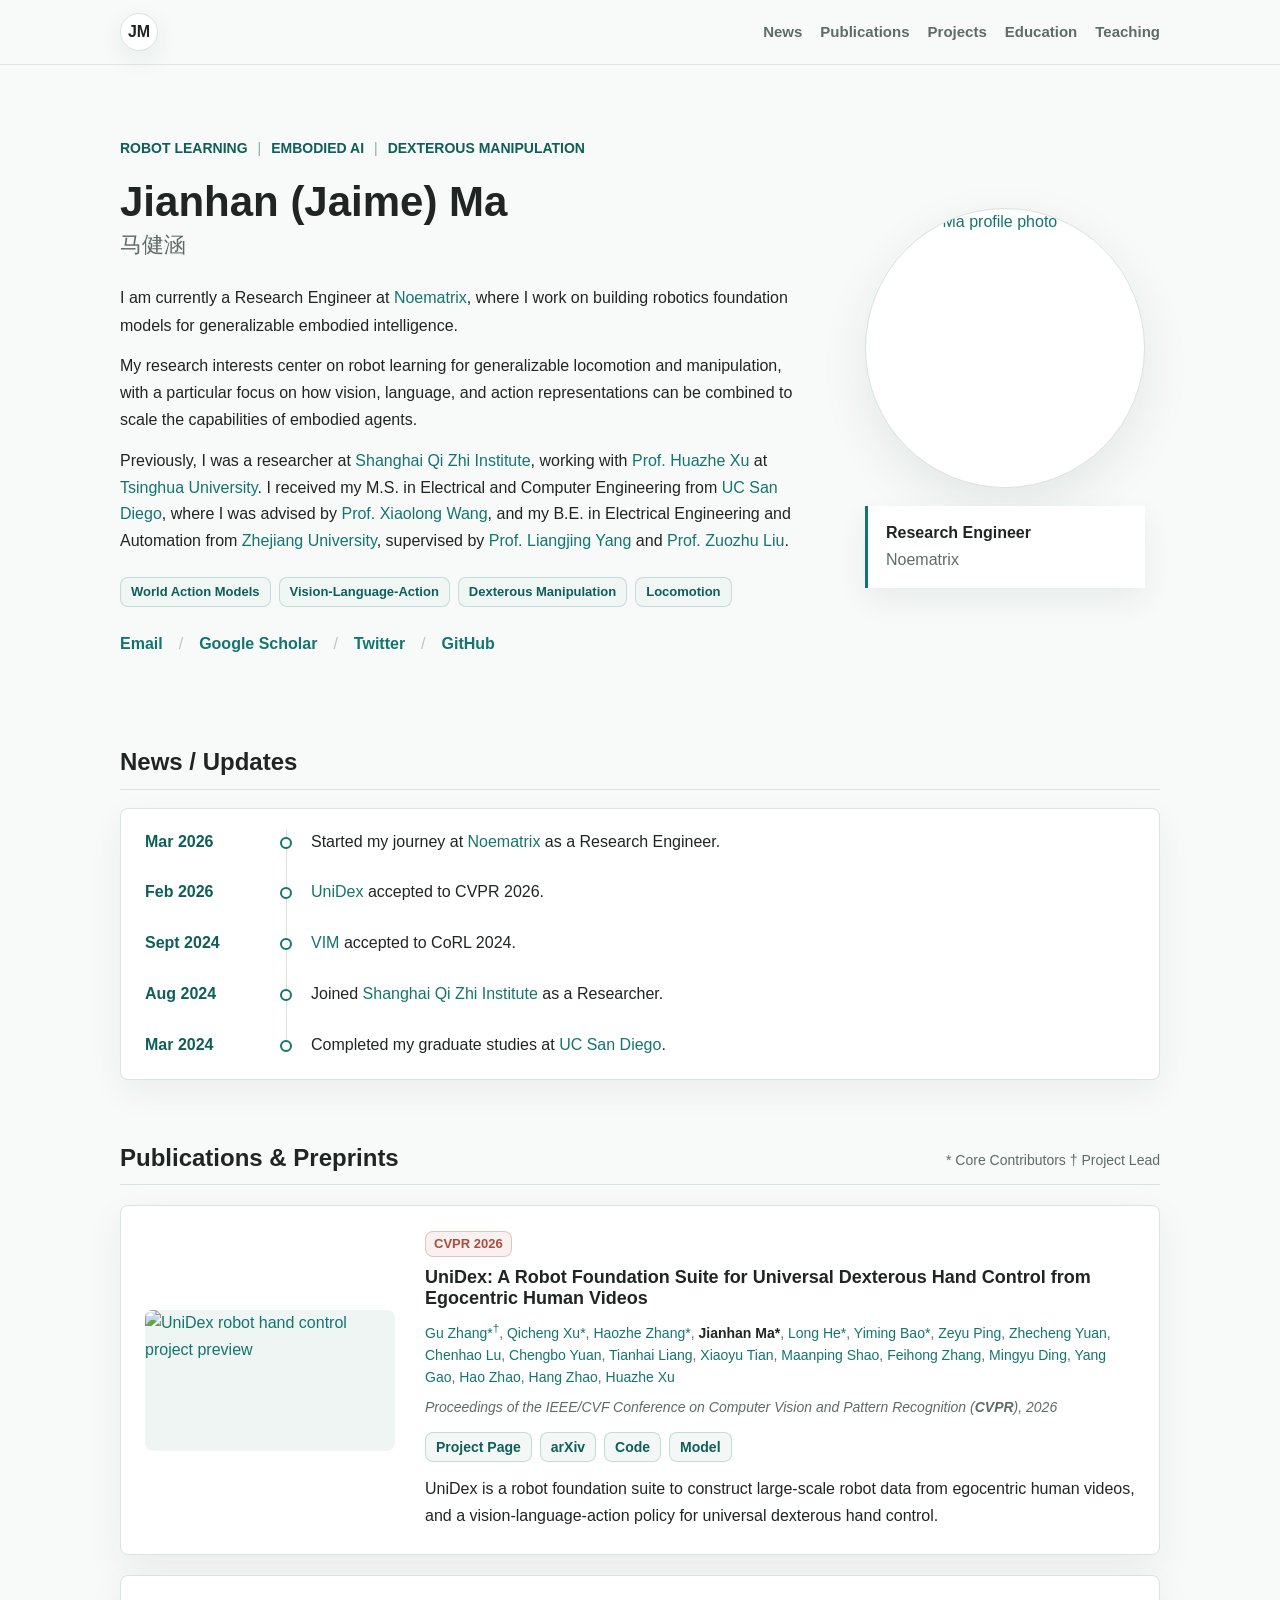
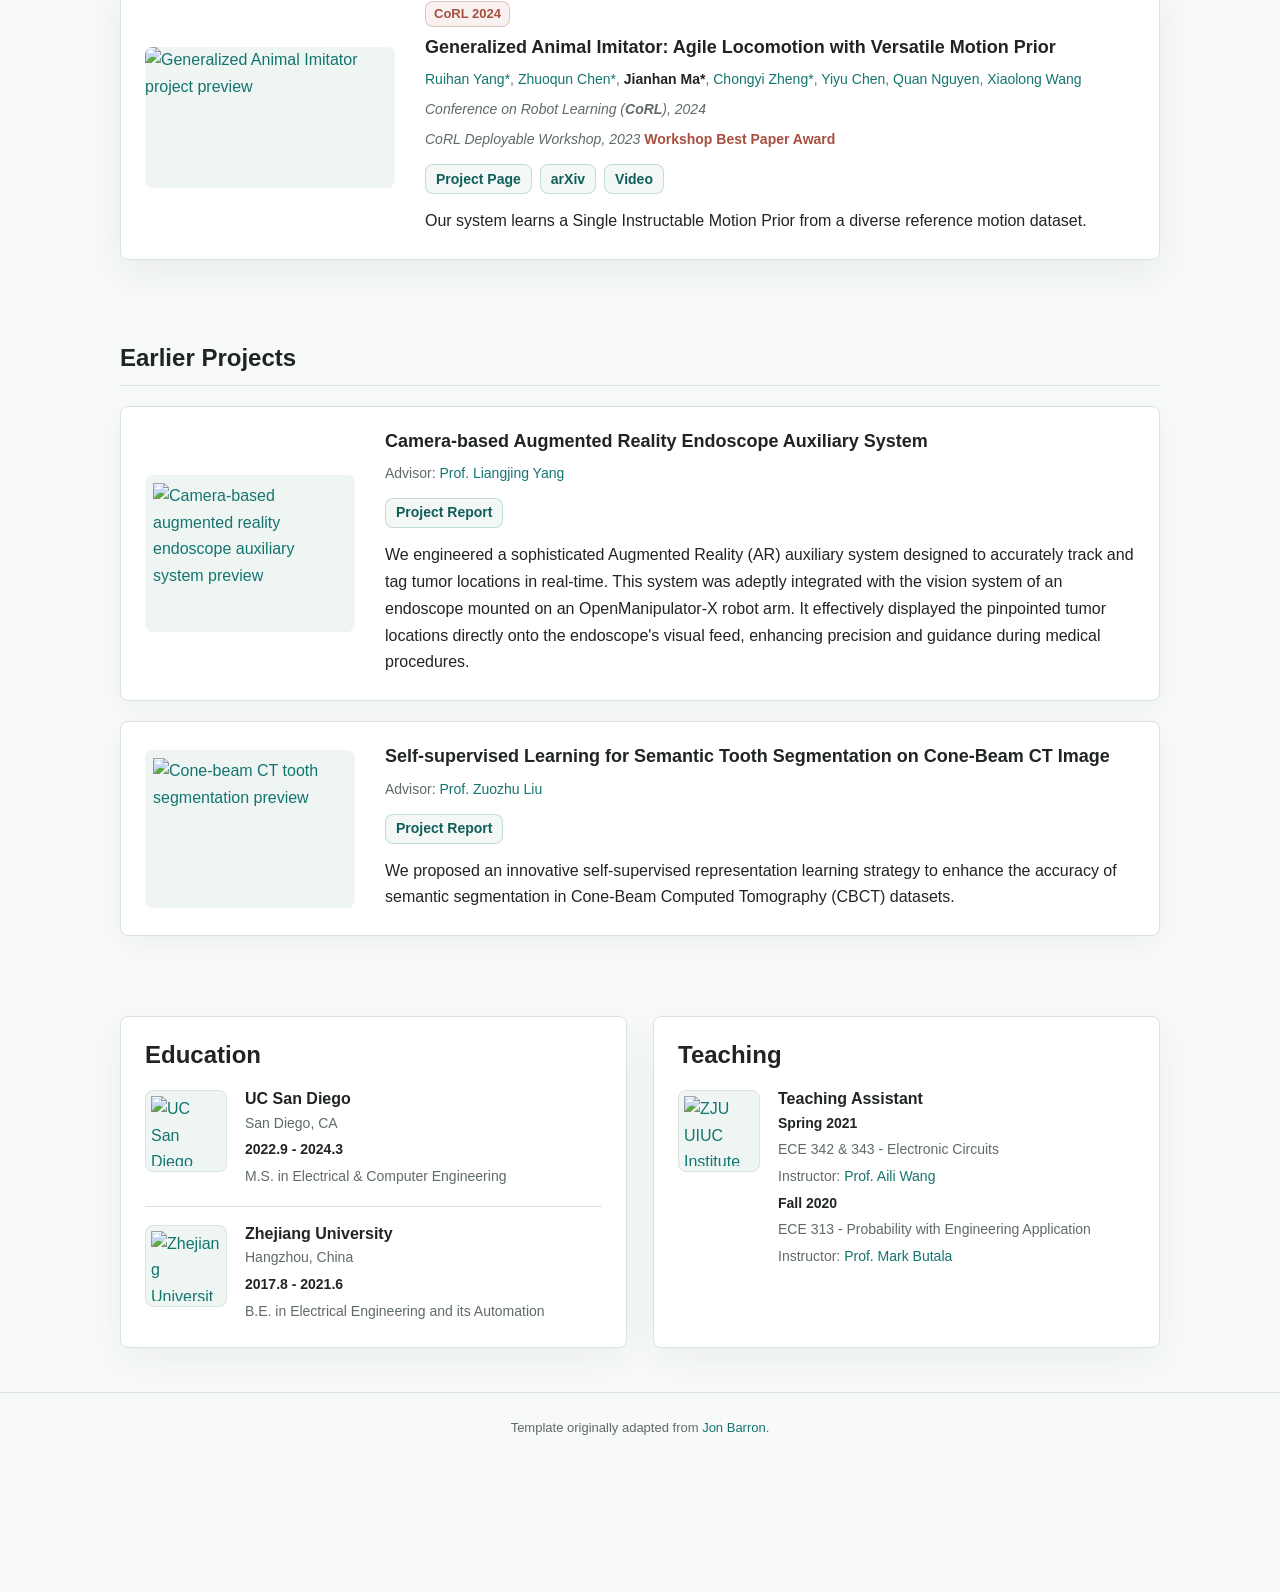
==== commit 983bd16a: "Restore visitor map widget" ====
--- a/index.html
+++ b/index.html
@@ -289,7 +289,7 @@
       <div class="page-shell">
         <p>Template originally adapted from <a href="https://github.com/jonbarron/jonbarron_website">Jon Barron</a>.</p>
         <div class="visitor-map" aria-label="Visitor map">
-          <script async id="clustrmaps" src="https://clustrmaps.com/map_v2.js?d=9fF9dWcoWggDT1l0ygMlzUXh9EG97xqKRT-uF-OFomU"></script>
+          <script type="text/javascript" id="clustrmaps" src="https://cdn.clustrmaps.com/map_v2.js?cl=ffffff&w=300&t=n&d=9fF9dWcoWggDT1l0ygMlzUXh9EG97xqKRT-uF-OFomU"></script>
         </div>
       </div>
     </footer>
--- a/stylesheet.css
+++ b/stylesheet.css
@@ -667,10 +667,10 @@
 .visitor-map {
   display: flex;
   justify-content: center;
-  max-width: 320px;
-  min-height: 80px;
+  max-width: 340px;
+  min-height: 112px;
   margin: 10px auto 0;
-  overflow: hidden;
+  overflow: visible;
   opacity: 0.85;
 }
 
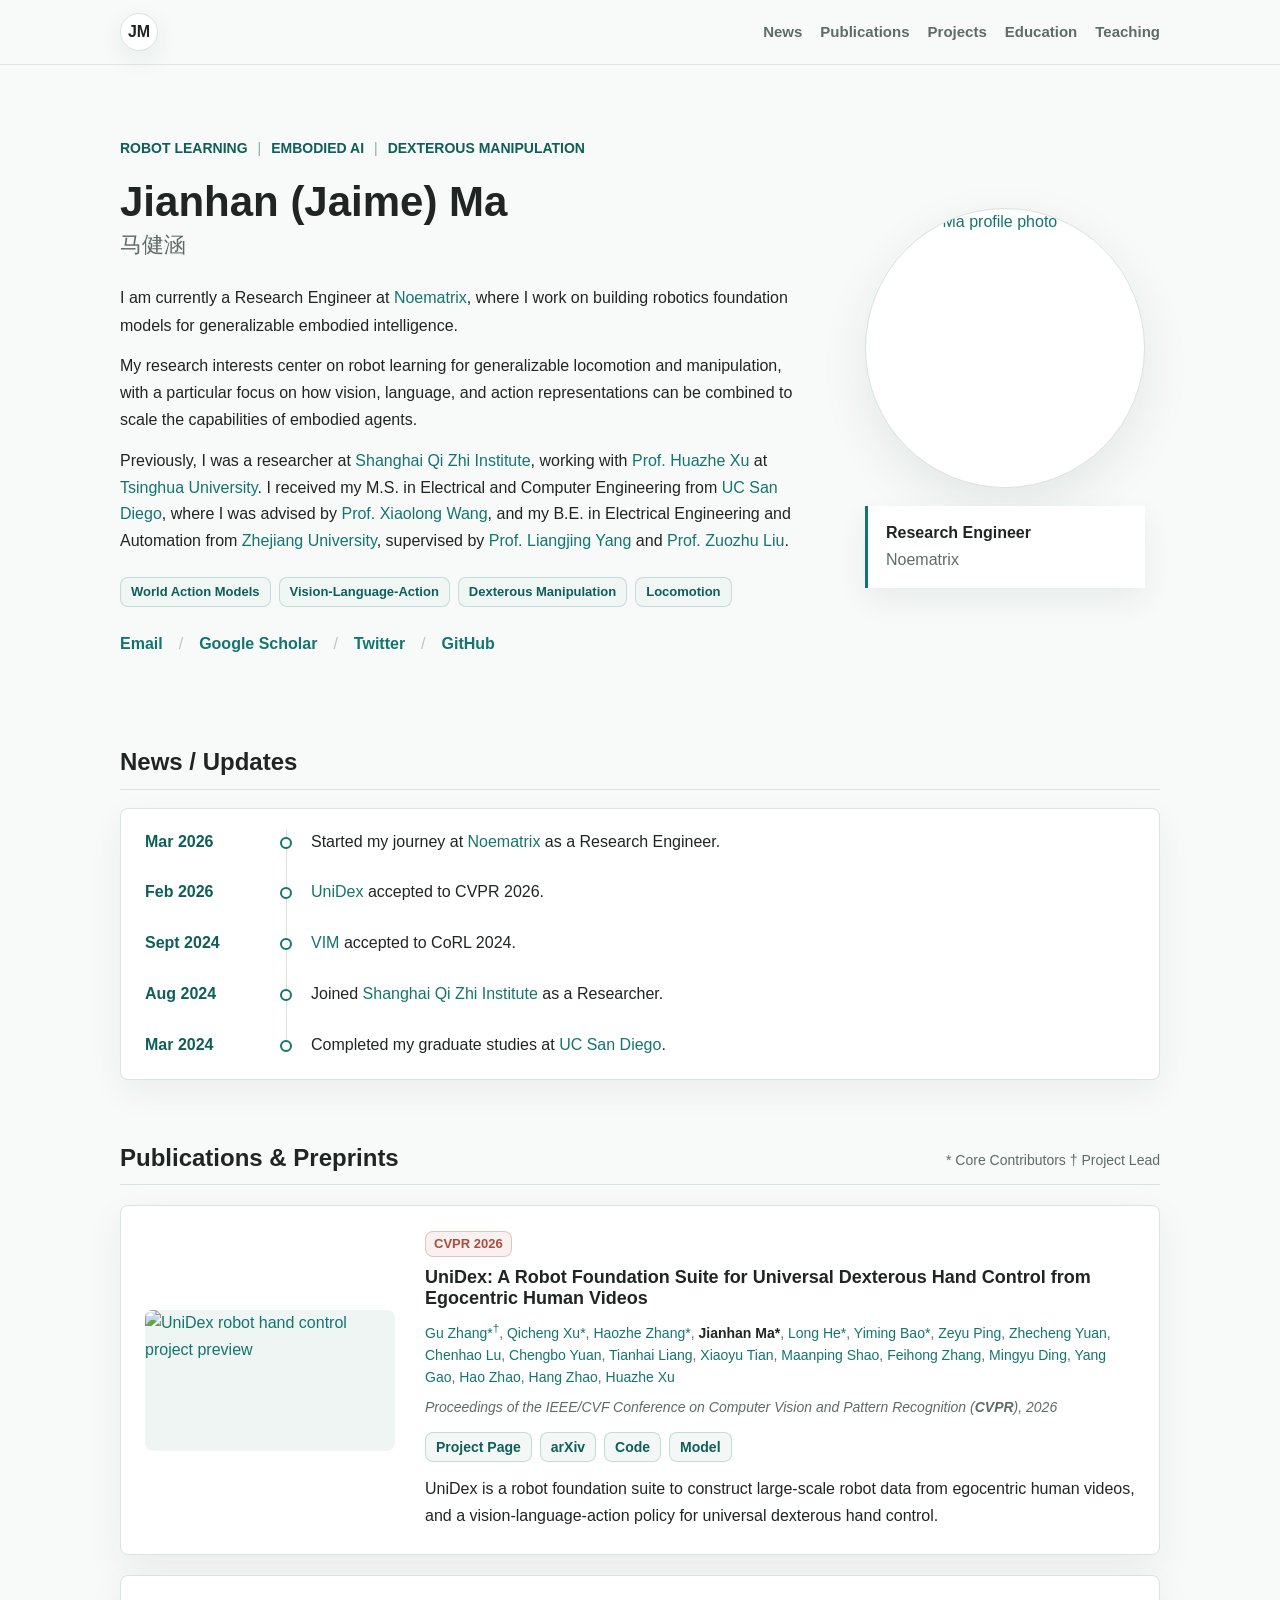
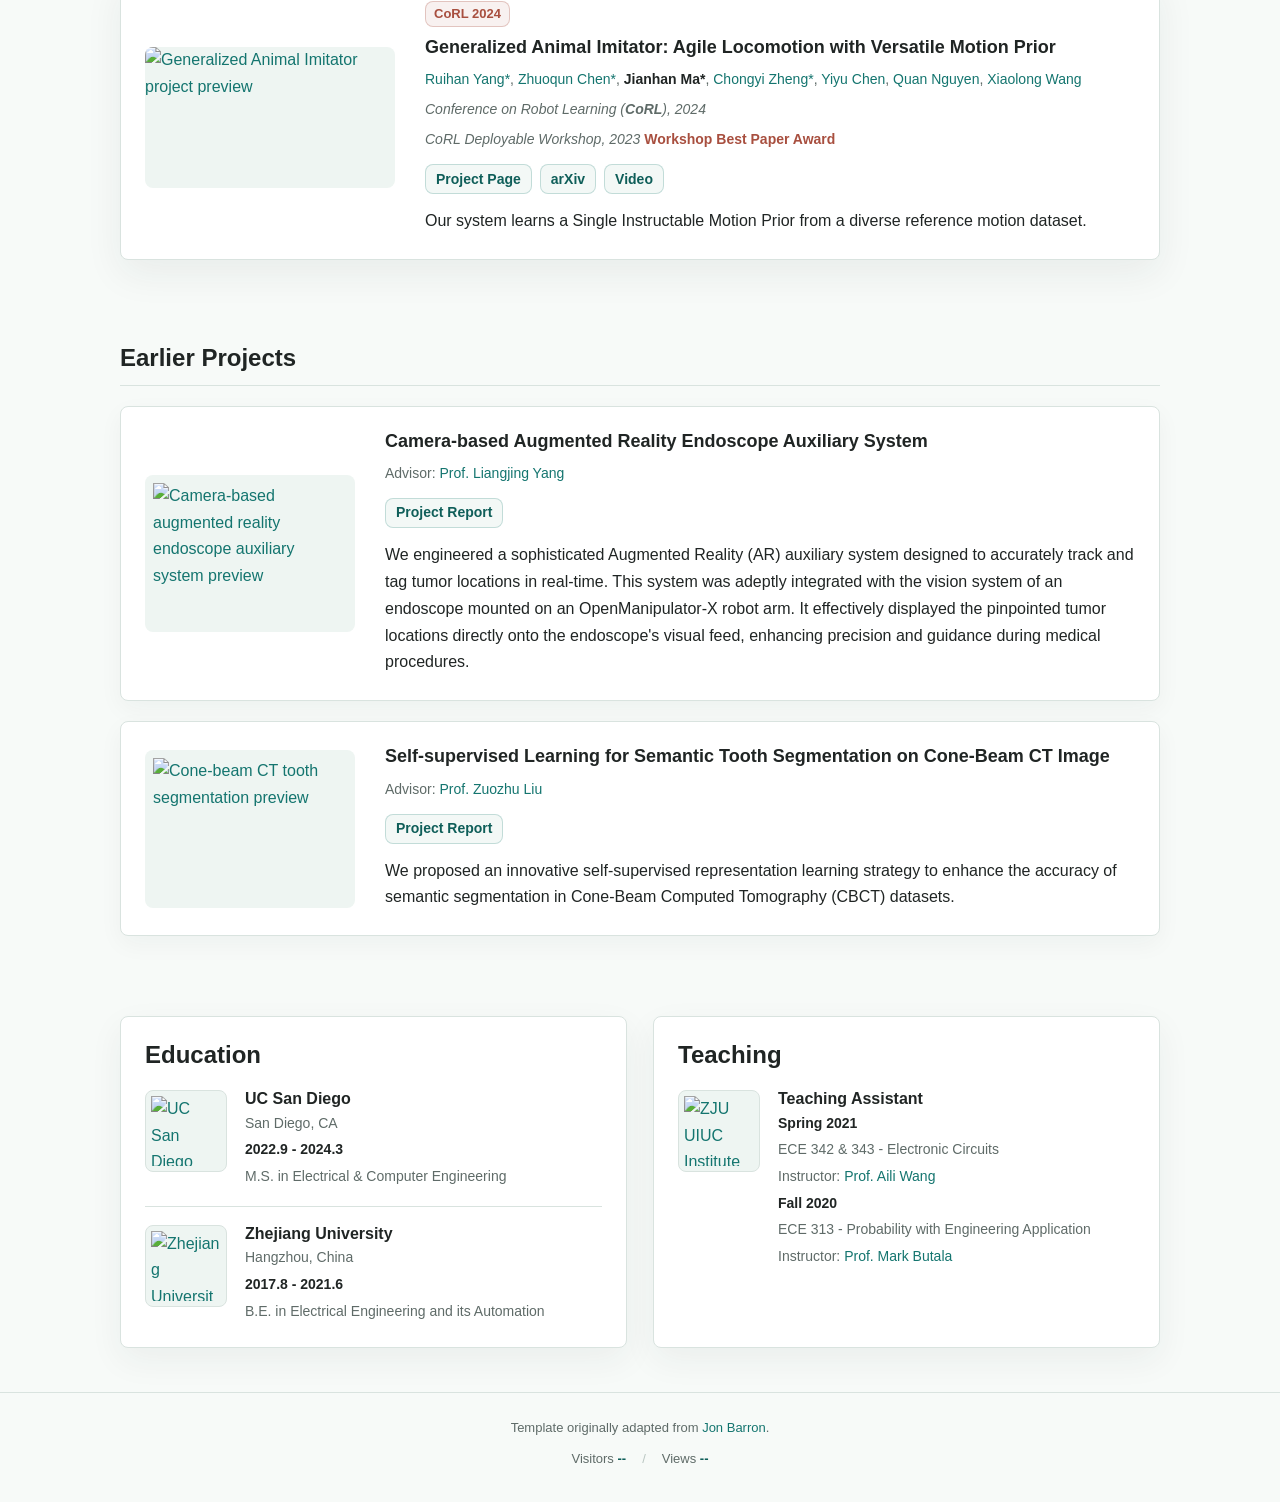
==== commit 82b15e7a: "Replace visitor widget with Busuanzi counter" ====
--- a/index.html
+++ b/index.html
@@ -288,10 +288,12 @@
     <footer class="site-footer">
       <div class="page-shell">
         <p>Template originally adapted from <a href="https://github.com/jonbarron/jonbarron_website">Jon Barron</a>.</p>
-        <div class="visitor-map" aria-label="Visitor map">
-          <script type="text/javascript" id="clustrmaps" src="https://cdn.clustrmaps.com/map_v2.js?cl=ffffff&w=300&t=n&d=9fF9dWcoWggDT1l0ygMlzUXh9EG97xqKRT-uF-OFomU"></script>
+        <div class="visitor-stats" aria-label="Visitor statistics">
+          <span>Visitors <strong id="busuanzi_site_uv">--</strong></span>
+          <span>Views <strong id="busuanzi_site_pv">--</strong></span>
         </div>
       </div>
+      <script src="https://cdn.busuanzi.cc/busuanzi/3.6.9/busuanzi.min.js" defer></script>
     </footer>
   </body>
 </html>
--- a/stylesheet.css
+++ b/stylesheet.css
@@ -664,14 +664,26 @@
   font-size: var(--text-xs);
 }
 
-.visitor-map {
+.visitor-stats {
   display: flex;
+  flex-wrap: wrap;
   justify-content: center;
-  max-width: 340px;
-  min-height: 112px;
-  margin: 10px auto 0;
-  overflow: visible;
-  opacity: 0.85;
+  gap: 8px 16px;
+  margin-top: 10px;
+  color: var(--muted);
+  font-size: var(--text-xs);
+}
+
+.visitor-stats span:not(:last-child)::after {
+  content: "/";
+  margin-left: 16px;
+  color: #b9c6c2;
+  font-weight: 400;
+}
+
+.visitor-stats strong {
+  color: var(--accent-strong);
+  font-weight: 700;
 }
 
 @media (max-width: 820px) {
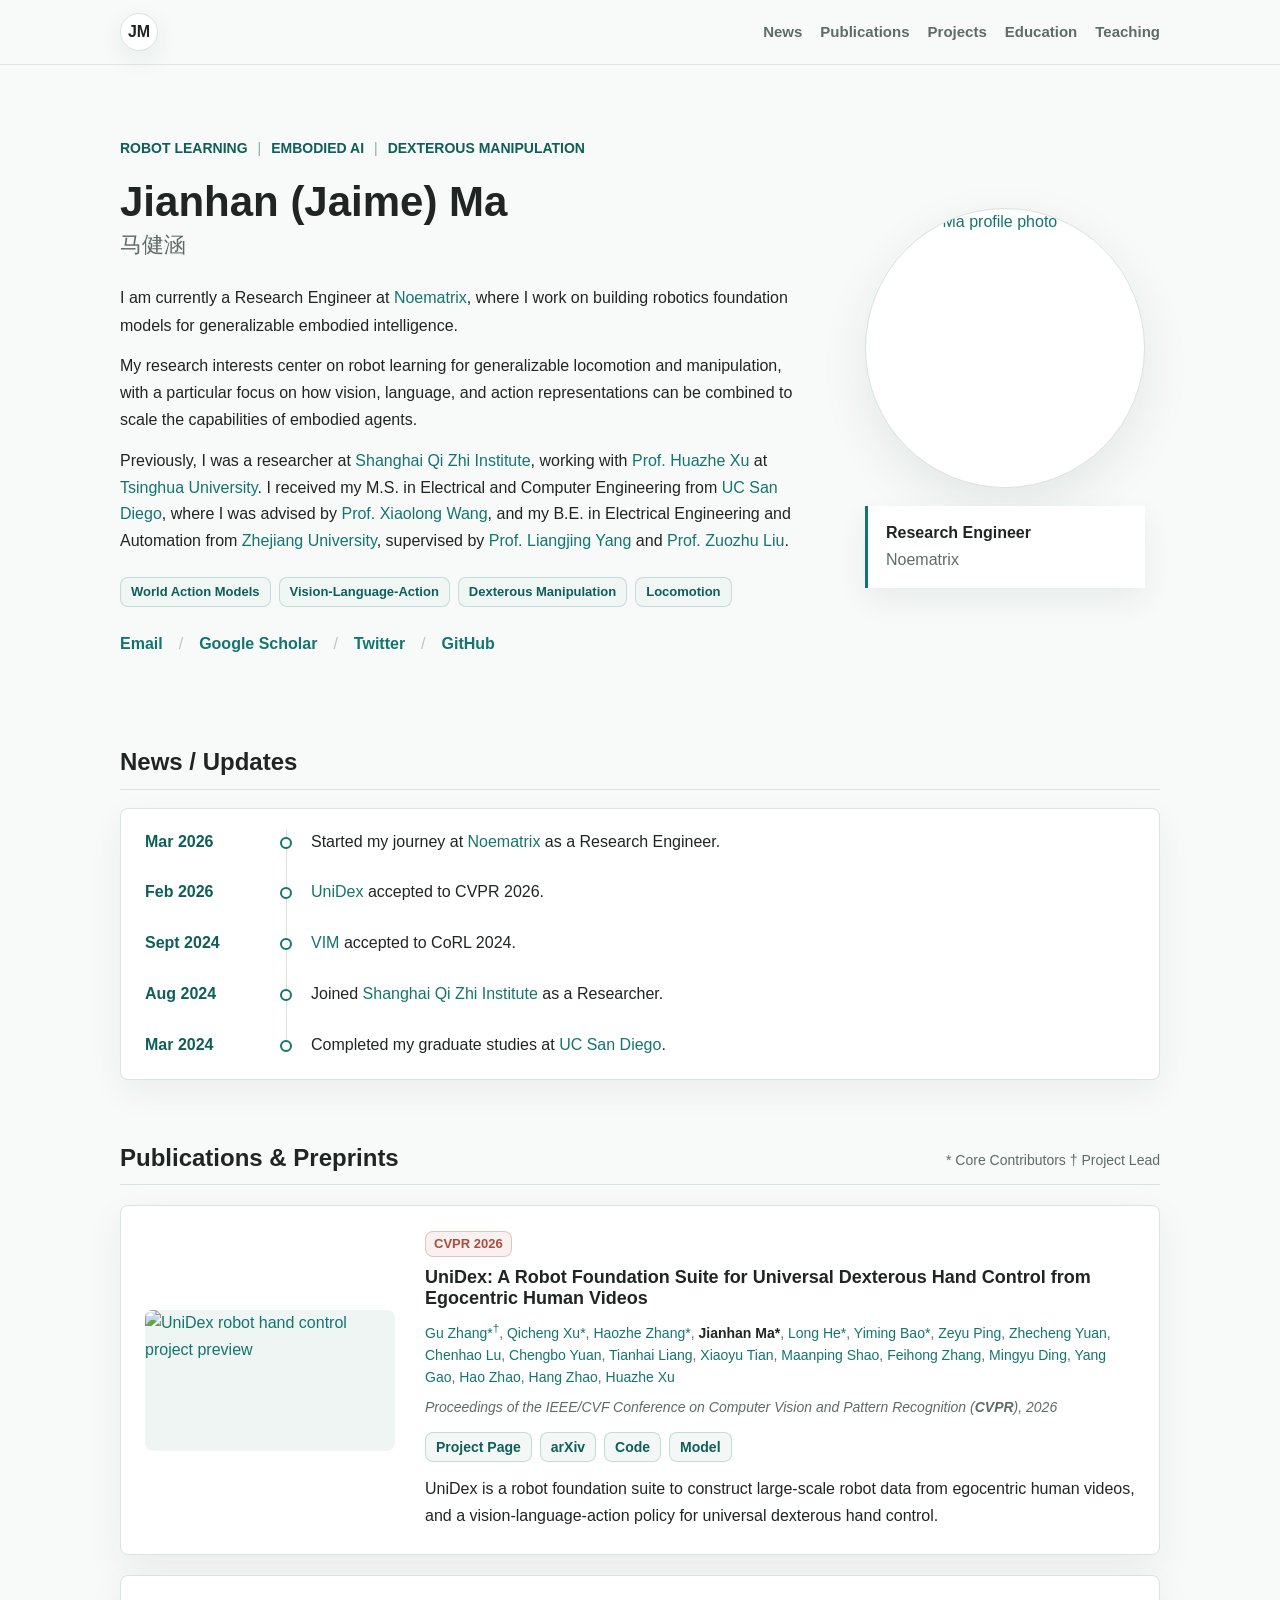
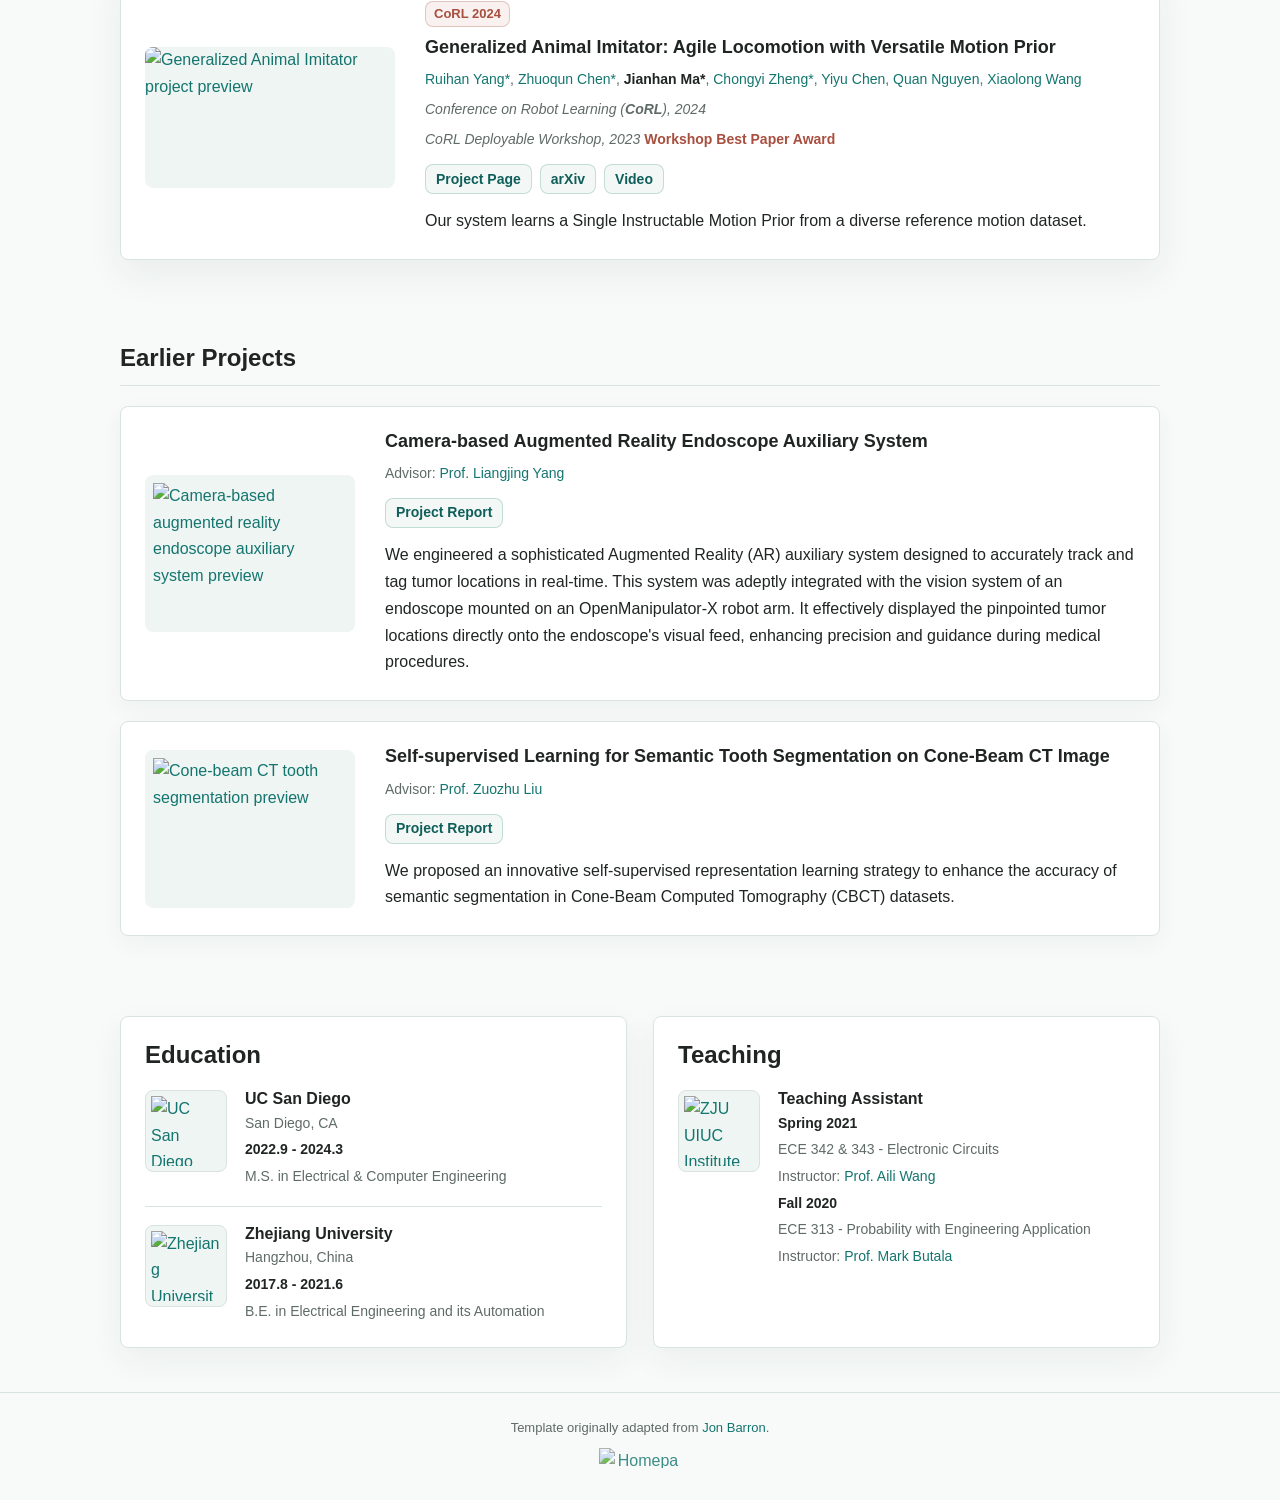
==== commit c1c31d35: "Use hits counter badge" ====
--- a/index.html
+++ b/index.html
@@ -289,11 +289,11 @@
       <div class="page-shell">
         <p>Template originally adapted from <a href="https://github.com/jonbarron/jonbarron_website">Jon Barron</a>.</p>
         <div class="visitor-stats" aria-label="Visitor statistics">
-          <span>Visitors <strong id="busuanzi_site_uv">--</strong></span>
-          <span>Views <strong id="busuanzi_site_pv">--</strong></span>
+          <a href="https://hits.sh/kingspenguin.github.io/" aria-label="View homepage visit counter">
+            <img src="https://hits.sh/kingspenguin.github.io.svg?label=Views&color=14756f&labelColor=f7faf8" alt="Homepage view counter" width="83" height="20" loading="lazy" decoding="async">
+          </a>
         </div>
       </div>
-      <script src="https://cdn.busuanzi.cc/busuanzi/3.6.9/busuanzi.min.js" defer></script>
     </footer>
   </body>
 </html>
--- a/stylesheet.css
+++ b/stylesheet.css
@@ -666,24 +666,25 @@
 
 .visitor-stats {
   display: flex;
-  flex-wrap: wrap;
   justify-content: center;
-  gap: 8px 16px;
   margin-top: 10px;
-  color: var(--muted);
-  font-size: var(--text-xs);
-}
-
-.visitor-stats span:not(:last-child)::after {
-  content: "/";
-  margin-left: 16px;
-  color: #b9c6c2;
-  font-weight: 400;
-}
-
-.visitor-stats strong {
-  color: var(--accent-strong);
-  font-weight: 700;
+}
+
+.visitor-stats a {
+  display: inline-flex;
+  opacity: 0.82;
+  transition: opacity 0.16s ease;
+}
+
+.visitor-stats a:hover,
+.visitor-stats a:focus {
+  opacity: 1;
+  text-decoration: none;
+}
+
+.visitor-stats img {
+  width: 83px;
+  height: 20px;
 }
 
 @media (max-width: 820px) {
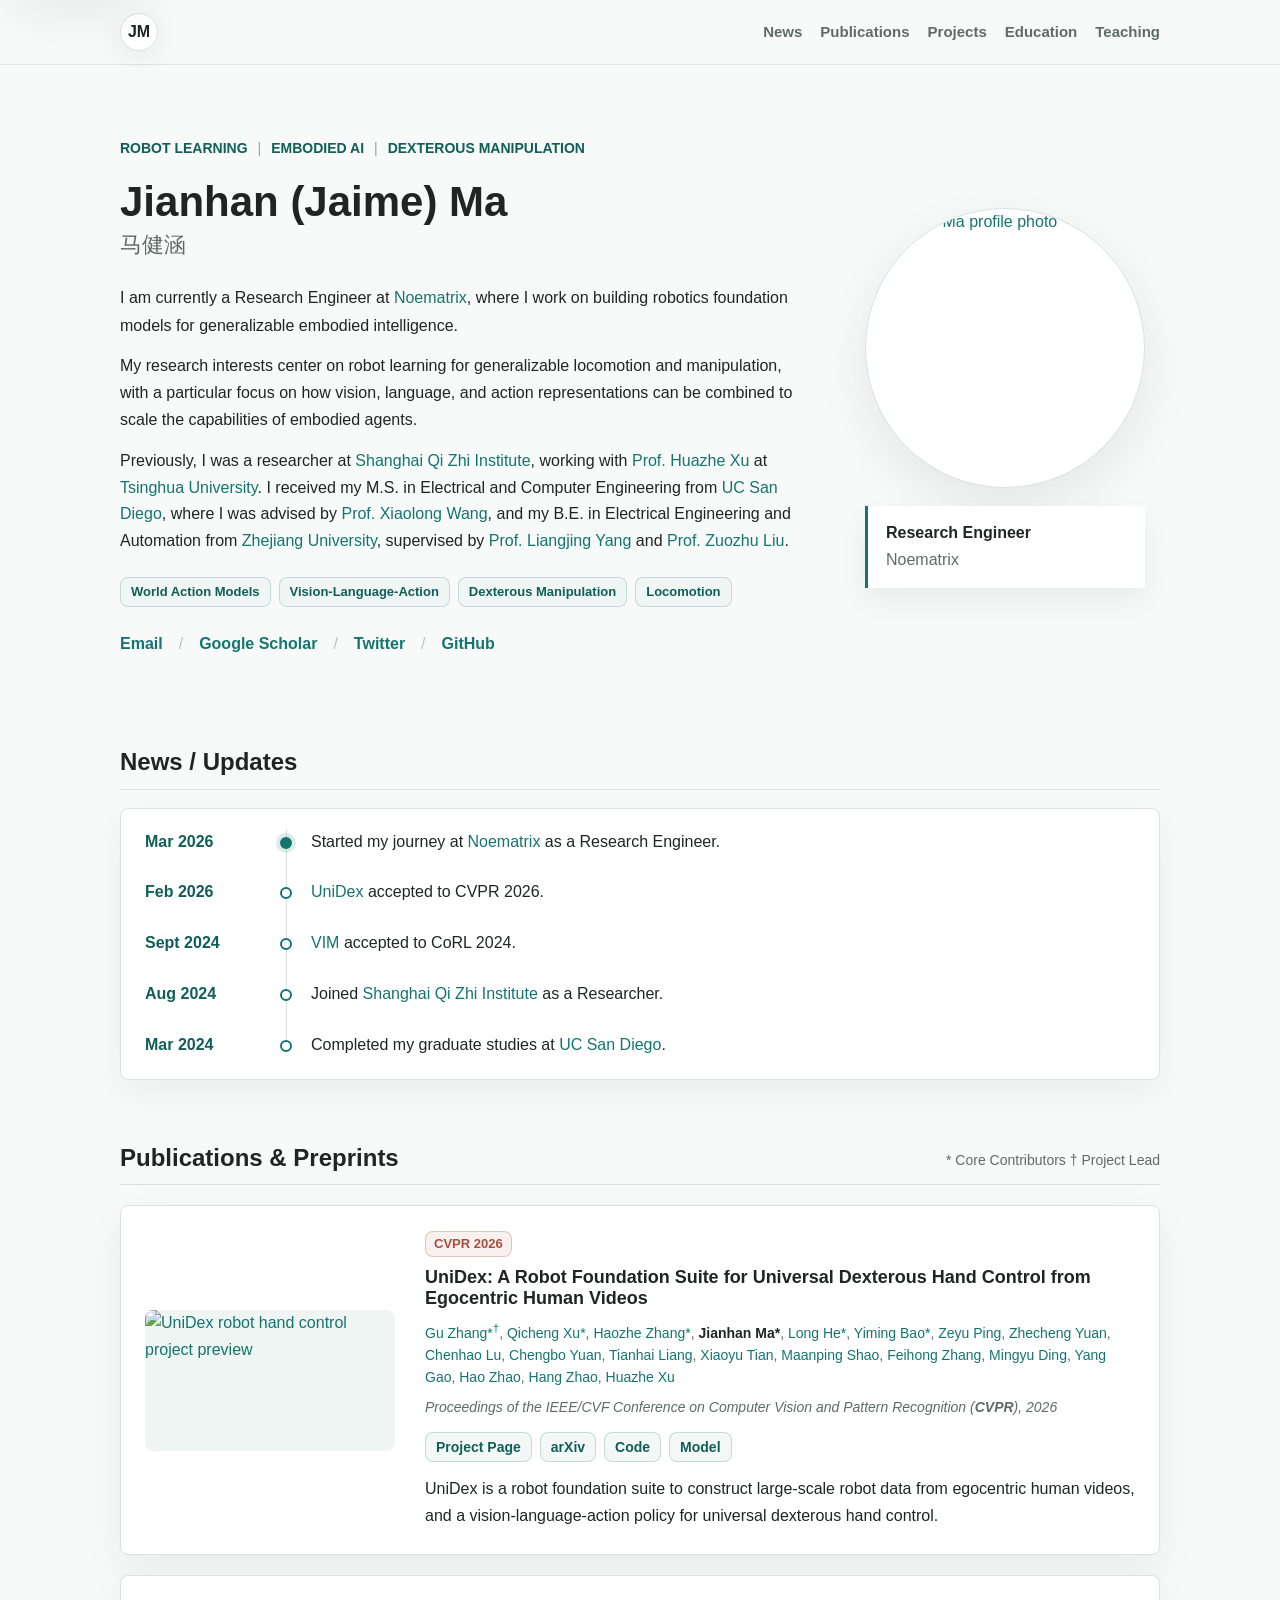
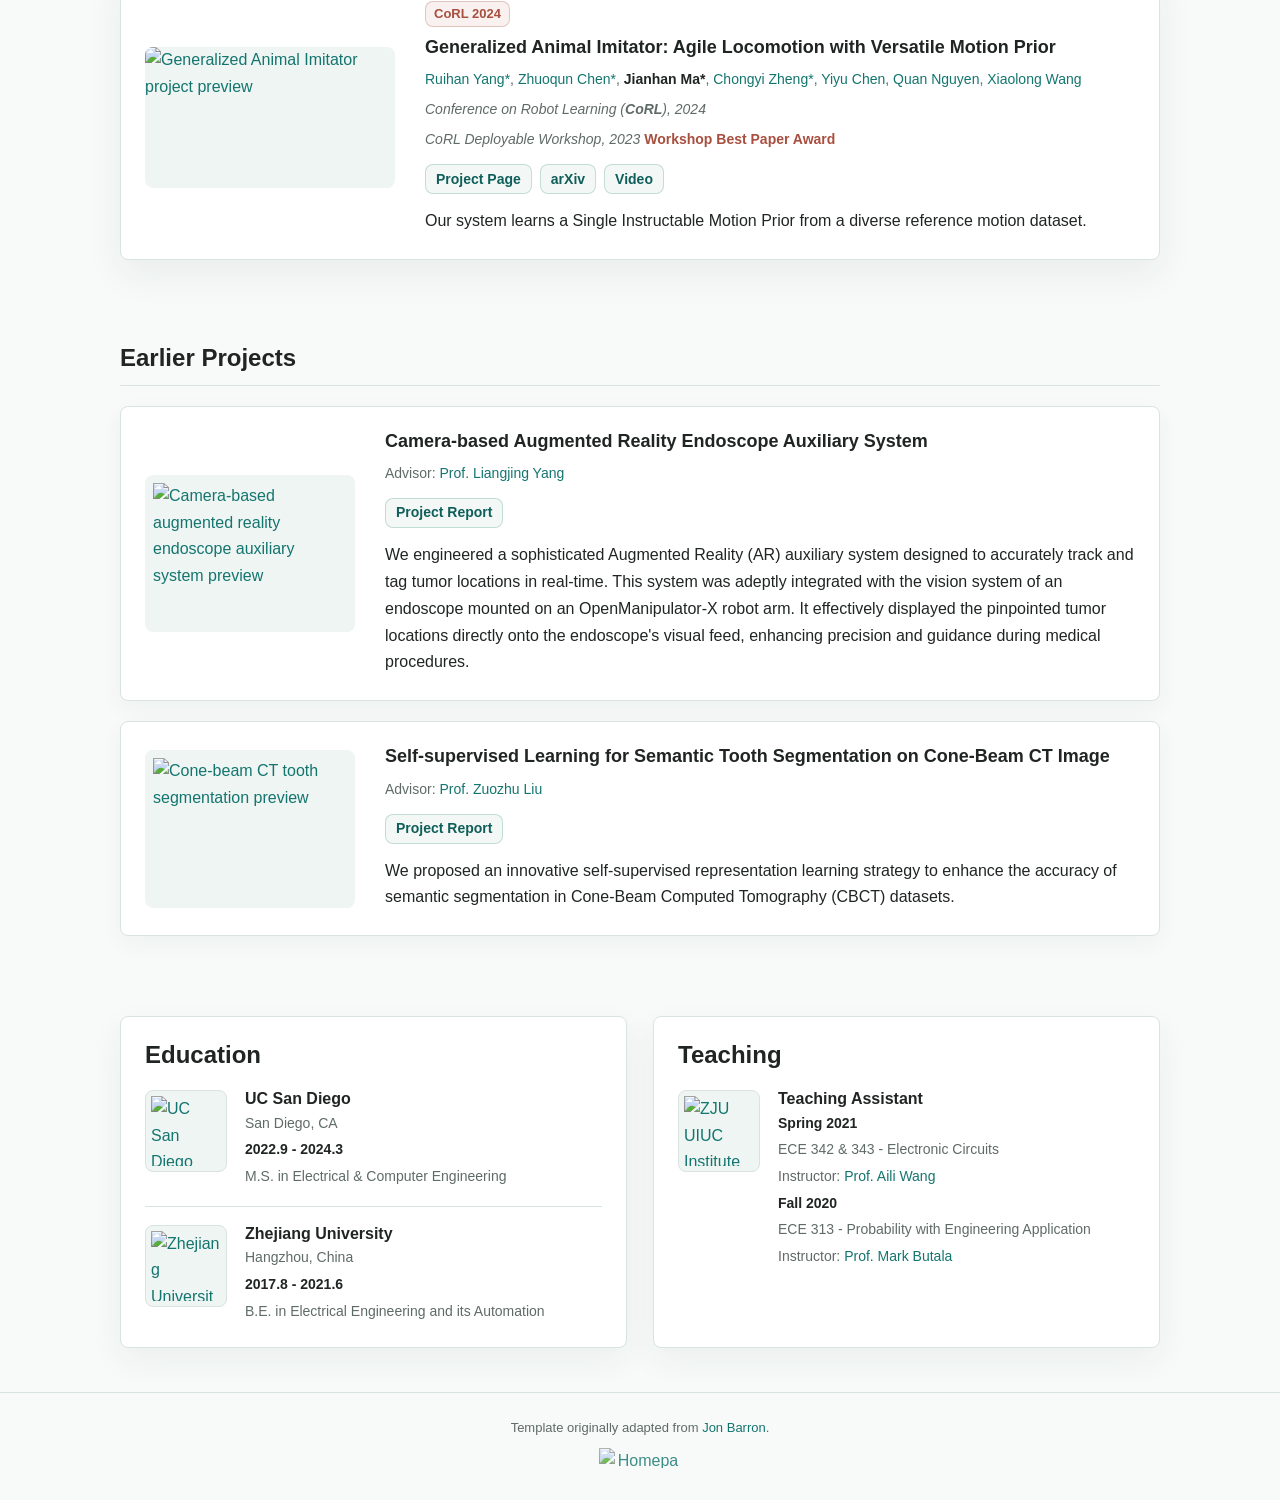
==== commit daf4935f: "Add hover polish and accessibility refinements - Lift cards and zoom previews on hover; animate nav " ====
--- a/index.html
+++ b/index.html
@@ -37,6 +37,7 @@
   </head>
 
   <body>
+    <a class="skip-link" href="#top">Skip to content</a>
     <header class="site-header">
       <div class="page-shell nav-row">
         <a class="brand-link" href="#top" aria-label="Jianhan Ma homepage">JM</a>
--- a/stylesheet.css
+++ b/stylesheet.css
@@ -102,8 +102,34 @@
   box-sizing: border-box;
 }
 
+::selection {
+  background: rgba(20, 117, 111, 0.18);
+  color: var(--accent-strong);
+}
+
 html {
   scroll-behavior: smooth;
+}
+
+.skip-link {
+  position: absolute;
+  top: -48px;
+  left: 16px;
+  z-index: 50;
+  padding: 8px 14px;
+  border-radius: 8px;
+  background: var(--accent);
+  color: #fff;
+  font-size: var(--text-sm);
+  font-weight: 700;
+  box-shadow: var(--shadow);
+  transition: top 0.18s ease;
+}
+
+.skip-link:focus {
+  top: 12px;
+  color: #fff;
+  text-decoration: none;
 }
 
 body {
@@ -127,6 +153,12 @@
 a:hover {
   color: var(--warm);
   text-decoration: underline;
+}
+
+:focus-visible {
+  outline: 2px solid var(--accent);
+  outline-offset: 3px;
+  border-radius: 4px;
 }
 
 img,
@@ -204,11 +236,18 @@
   color: var(--muted);
   font-size: 15px;
   font-weight: 700;
+  background-image: linear-gradient(var(--accent-strong), var(--accent-strong));
+  background-repeat: no-repeat;
+  background-position: 0 100%;
+  background-size: 0% 2px;
+  transition: color 0.18s ease, background-size 0.22s ease;
 }
 
 .site-nav a:hover,
 .site-nav a:focus {
   color: var(--accent-strong);
+  background-size: 100% 2px;
+  text-decoration: none;
 }
 
 .hero {
@@ -447,6 +486,11 @@
   background: var(--surface);
 }
 
+.news-item:first-child::after {
+  background: var(--accent);
+  box-shadow: 0 0 0 4px rgba(20, 117, 111, 0.14);
+}
+
 .news-item p {
   grid-column: 3;
   min-width: 0;
@@ -464,11 +508,21 @@
   border-radius: 8px;
   background: var(--surface);
   box-shadow: 0 14px 38px rgba(29, 49, 45, 0.065);
+  transition: transform 0.22s ease, box-shadow 0.22s ease;
+}
+
+.work-item:hover {
+  transform: translateY(-3px);
+  box-shadow: 0 22px 52px rgba(29, 49, 45, 0.12);
 }
 
 .work-item.compact {
   grid-template-columns: 210px minmax(0, 1fr);
   box-shadow: 0 8px 24px rgba(29, 49, 45, 0.045);
+}
+
+.work-item.compact:hover {
+  box-shadow: 0 16px 40px rgba(29, 49, 45, 0.1);
 }
 
 .work-media {
@@ -479,6 +533,16 @@
   aspect-ratio: 16 / 9;
   border-radius: 8px;
   background: var(--surface-soft);
+}
+
+.work-media img,
+.work-media video {
+  transition: transform 0.3s ease;
+}
+
+.work-item:hover .work-media img,
+.work-item:hover .work-media video {
+  transform: scale(1.04);
 }
 
 .work-media:hover,
@@ -588,6 +652,12 @@
   border-radius: 8px;
   background: var(--surface);
   box-shadow: 0 12px 34px rgba(29, 49, 45, 0.06);
+  transition: transform 0.22s ease, box-shadow 0.22s ease;
+}
+
+.info-section:hover {
+  transform: translateY(-3px);
+  box-shadow: 0 20px 46px rgba(29, 49, 45, 0.11);
 }
 
 .info-section h2 {
@@ -861,3 +931,27 @@
     height: 54px;
   }
 }
+
+@media (prefers-reduced-motion: reduce) {
+  html {
+    scroll-behavior: auto;
+  }
+
+  *,
+  *::before,
+  *::after {
+    transition-duration: 0.01ms !important;
+    animation-duration: 0.01ms !important;
+    animation-iteration-count: 1 !important;
+  }
+
+  .work-item:hover,
+  .info-section:hover {
+    transform: none;
+  }
+
+  .work-item:hover .work-media img,
+  .work-item:hover .work-media video {
+    transform: none;
+  }
+}
